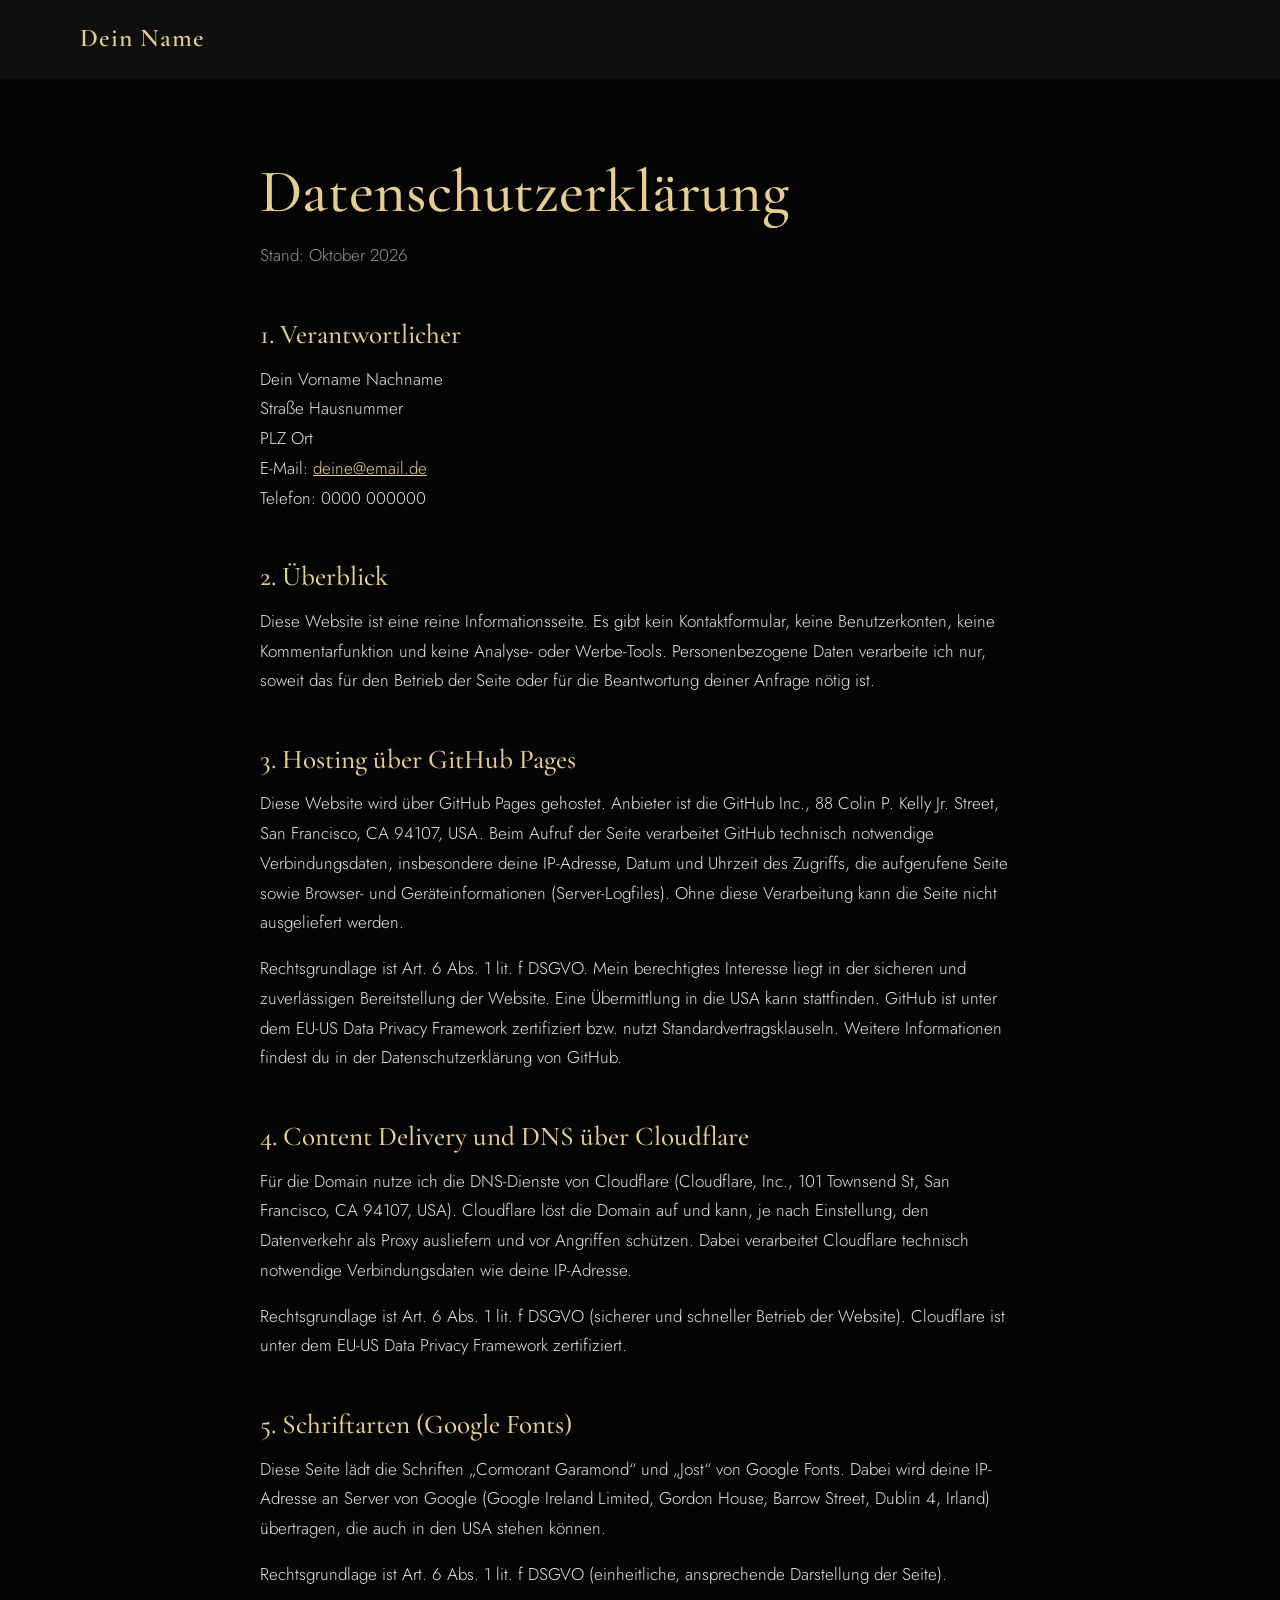
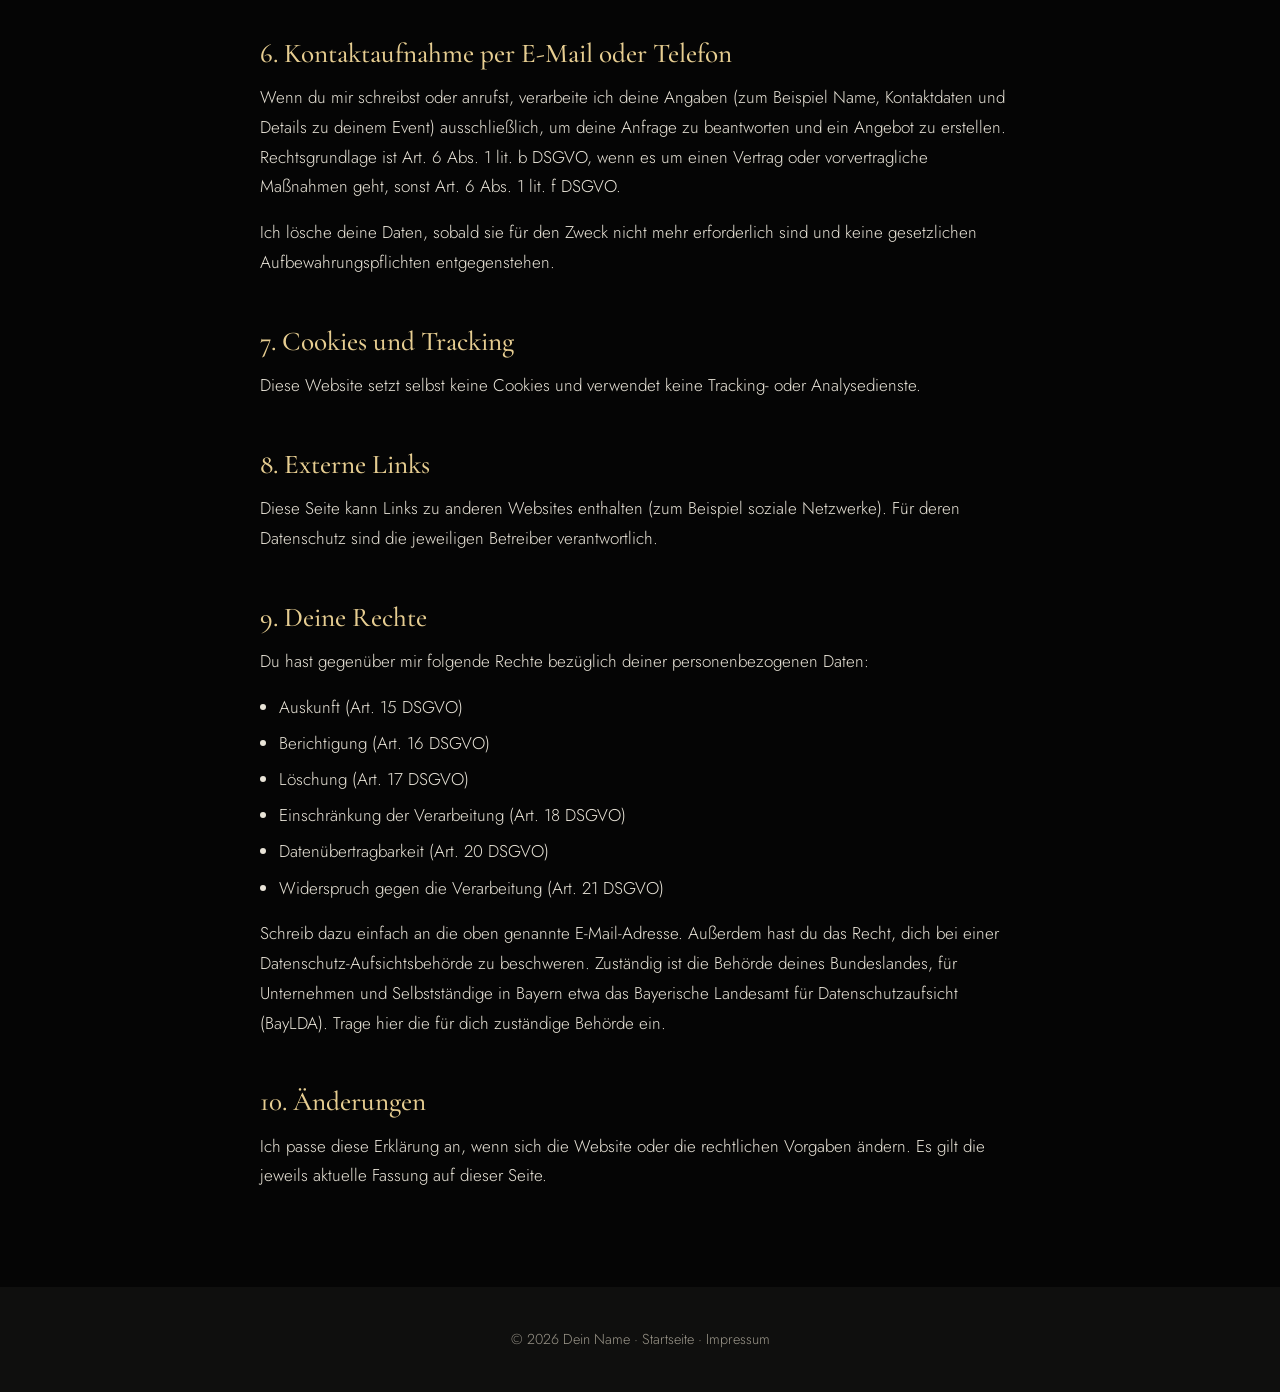
==== datenschutz.html @ e4c81c3e "Add files via upload" ====
<!DOCTYPE html>
<html lang="de">
<head>
<meta charset="utf-8">
<meta name="viewport" content="width=device-width, initial-scale=1">
<title>Datenschutzerklärung – Dein Name</title>
<meta name="robots" content="noindex">
<link rel="preconnect" href="https://fonts.googleapis.com">
<link rel="preconnect" href="https://fonts.gstatic.com" crossorigin>
<link href="https://fonts.googleapis.com/css2?family=Cormorant+Garamond:wght@500;600&family=Jost:wght@300;400;500&display=swap" rel="stylesheet">
<style>
  :root {
    --black: #050505; --coal: #0f0f0e; --gold: #c9a45c; --gold-light: #e6cd91;
    --text: #e9e4d8; --muted: #9b968a;
    --serif: "Cormorant Garamond", Georgia, "Times New Roman", serif;
    --sans: "Jost", system-ui, -apple-system, "Segoe UI", sans-serif;
  }
  * { box-sizing: border-box; margin: 0; }
  body { background: var(--black); color: var(--text); font: 300 1.0625rem/1.75 var(--sans); -webkit-font-smoothing: antialiased; }
  a { color: var(--gold-light); }
  a:hover { color: var(--gold); }
  :focus-visible { outline: 2px solid var(--gold); outline-offset: 4px; }
  .wrap { width: min(760px, 100% - 3rem); margin-inline: auto; }
  header { background: var(--coal); }
  header .wrap { padding-block: 1.4rem; width: min(1120px, 100% - 3rem); }
  .logo { font: 600 1.6rem var(--serif); text-decoration: none; letter-spacing: .04em; color: var(--gold-light); }
  main { padding-block: 5rem 6rem; }
  h1 { font: 500 clamp(2.4rem, 6vw, 3.8rem)/1.1 var(--serif); color: var(--gold-light); margin-bottom: 1rem; }
  h2 { font: 500 1.7rem/1.2 var(--serif); color: var(--gold-light); margin: 3rem 0 .8rem; }
  h3 { font: 500 1.15rem var(--sans); margin: 1.6rem 0 .4rem; }
  p + p, ul + p, p + ul { margin-top: 1rem; }
  ul { padding-left: 1.2rem; }
  li { margin-top: .4rem; }
  .muted { color: var(--muted); }
  footer { padding-block: 2.5rem; text-align: center; color: var(--muted); font-size: .9rem; background: var(--coal); }
  footer a { color: var(--muted); text-decoration: none; }
  footer a:hover { color: var(--gold); }
</style>
</head>
<body>

<header>
  <div class="wrap"><a class="logo" href="index.html">Dein Name</a></div>
</header>

<main>
  <div class="wrap">
    <h1>Datenschutzerklärung</h1>
    <p class="muted">Stand: Oktober 2026</p>

    <h2>1. Verantwortlicher</h2>
    <p>
      Dein Vorname Nachname<br>
      Straße Hausnummer<br>
      PLZ Ort<br>
      E-Mail: <a href="mailto:deine@email.de">deine@email.de</a><br>
      Telefon: 0000 000000
    </p>

    <h2>2. Überblick</h2>
    <p>Diese Website ist eine reine Informationsseite. Es gibt kein Kontaktformular, keine Benutzerkonten, keine Kommentarfunktion und keine Analyse- oder Werbe-Tools. Personenbezogene Daten verarbeite ich nur, soweit das für den Betrieb der Seite oder für die Beantwortung deiner Anfrage nötig ist.</p>

    <h2>3. Hosting über GitHub Pages</h2>
    <p>Diese Website wird über GitHub Pages gehostet. Anbieter ist die GitHub Inc., 88 Colin P. Kelly Jr. Street, San Francisco, CA 94107, USA. Beim Aufruf der Seite verarbeitet GitHub technisch notwendige Verbindungsdaten, insbesondere deine IP-Adresse, Datum und Uhrzeit des Zugriffs, die aufgerufene Seite sowie Browser- und Geräteinformationen (Server-Logfiles). Ohne diese Verarbeitung kann die Seite nicht ausgeliefert werden.</p>
    <p>Rechtsgrundlage ist Art. 6 Abs. 1 lit. f DSGVO. Mein berechtigtes Interesse liegt in der sicheren und zuverlässigen Bereitstellung der Website. Eine Übermittlung in die USA kann stattfinden. GitHub ist unter dem EU-US Data Privacy Framework zertifiziert bzw. nutzt Standardvertragsklauseln. Weitere Informationen findest du in der Datenschutzerklärung von GitHub.</p>

    <h2>4. Content Delivery und DNS über Cloudflare</h2>
    <p>Für die Domain nutze ich die DNS-Dienste von Cloudflare (Cloudflare, Inc., 101 Townsend St, San Francisco, CA 94107, USA). Cloudflare löst die Domain auf und kann, je nach Einstellung, den Datenverkehr als Proxy ausliefern und vor Angriffen schützen. Dabei verarbeitet Cloudflare technisch notwendige Verbindungsdaten wie deine IP-Adresse.</p>
    <p>Rechtsgrundlage ist Art. 6 Abs. 1 lit. f DSGVO (sicherer und schneller Betrieb der Website). Cloudflare ist unter dem EU-US Data Privacy Framework zertifiziert.</p>

    <h2>5. Schriftarten (Google Fonts)</h2>
    <p>Diese Seite lädt die Schriften „Cormorant Garamond“ und „Jost“ von Google Fonts. Dabei wird deine IP-Adresse an Server von Google (Google Ireland Limited, Gordon House, Barrow Street, Dublin 4, Irland) übertragen, die auch in den USA stehen können.</p>
    <p>Rechtsgrundlage ist Art. 6 Abs. 1 lit. f DSGVO (einheitliche, ansprechende Darstellung der Seite).</p>

    <h2>6. Kontaktaufnahme per E-Mail oder Telefon</h2>
    <p>Wenn du mir schreibst oder anrufst, verarbeite ich deine Angaben (zum Beispiel Name, Kontaktdaten und Details zu deinem Event) ausschließlich, um deine Anfrage zu beantworten und ein Angebot zu erstellen. Rechtsgrundlage ist Art. 6 Abs. 1 lit. b DSGVO, wenn es um einen Vertrag oder vorvertragliche Maßnahmen geht, sonst Art. 6 Abs. 1 lit. f DSGVO.</p>
    <p>Ich lösche deine Daten, sobald sie für den Zweck nicht mehr erforderlich sind und keine gesetzlichen Aufbewahrungspflichten entgegenstehen.</p>

    <h2>7. Cookies und Tracking</h2>
    <p>Diese Website setzt selbst keine Cookies und verwendet keine Tracking- oder Analysedienste.</p>

    <h2>8. Externe Links</h2>
    <p>Diese Seite kann Links zu anderen Websites enthalten (zum Beispiel soziale Netzwerke). Für deren Datenschutz sind die jeweiligen Betreiber verantwortlich.</p>

    <h2>9. Deine Rechte</h2>
    <p>Du hast gegenüber mir folgende Rechte bezüglich deiner personenbezogenen Daten:</p>
    <ul>
      <li>Auskunft (Art. 15 DSGVO)</li>
      <li>Berichtigung (Art. 16 DSGVO)</li>
      <li>Löschung (Art. 17 DSGVO)</li>
      <li>Einschränkung der Verarbeitung (Art. 18 DSGVO)</li>
      <li>Datenübertragbarkeit (Art. 20 DSGVO)</li>
      <li>Widerspruch gegen die Verarbeitung (Art. 21 DSGVO)</li>
    </ul>
    <p>Schreib dazu einfach an die oben genannte E-Mail-Adresse. Außerdem hast du das Recht, dich bei einer Datenschutz-Aufsichtsbehörde zu beschweren. Zuständig ist die Behörde deines Bundeslandes, für Unternehmen und Selbstständige in Bayern etwa das Bayerische Landesamt für Datenschutzaufsicht (BayLDA). Trage hier die für dich zuständige Behörde ein.</p>

    <h2>10. Änderungen</h2>
    <p>Ich passe diese Erklärung an, wenn sich die Website oder die rechtlichen Vorgaben ändern. Es gilt die jeweils aktuelle Fassung auf dieser Seite.</p>
  </div>
</main>

<footer>
  <div class="wrap" style="width:min(1120px,100% - 3rem)">© 2026 Dein Name · <a href="index.html">Startseite</a> · <a href="impressum.html">Impressum</a></div>
</footer>

</body>
</html>
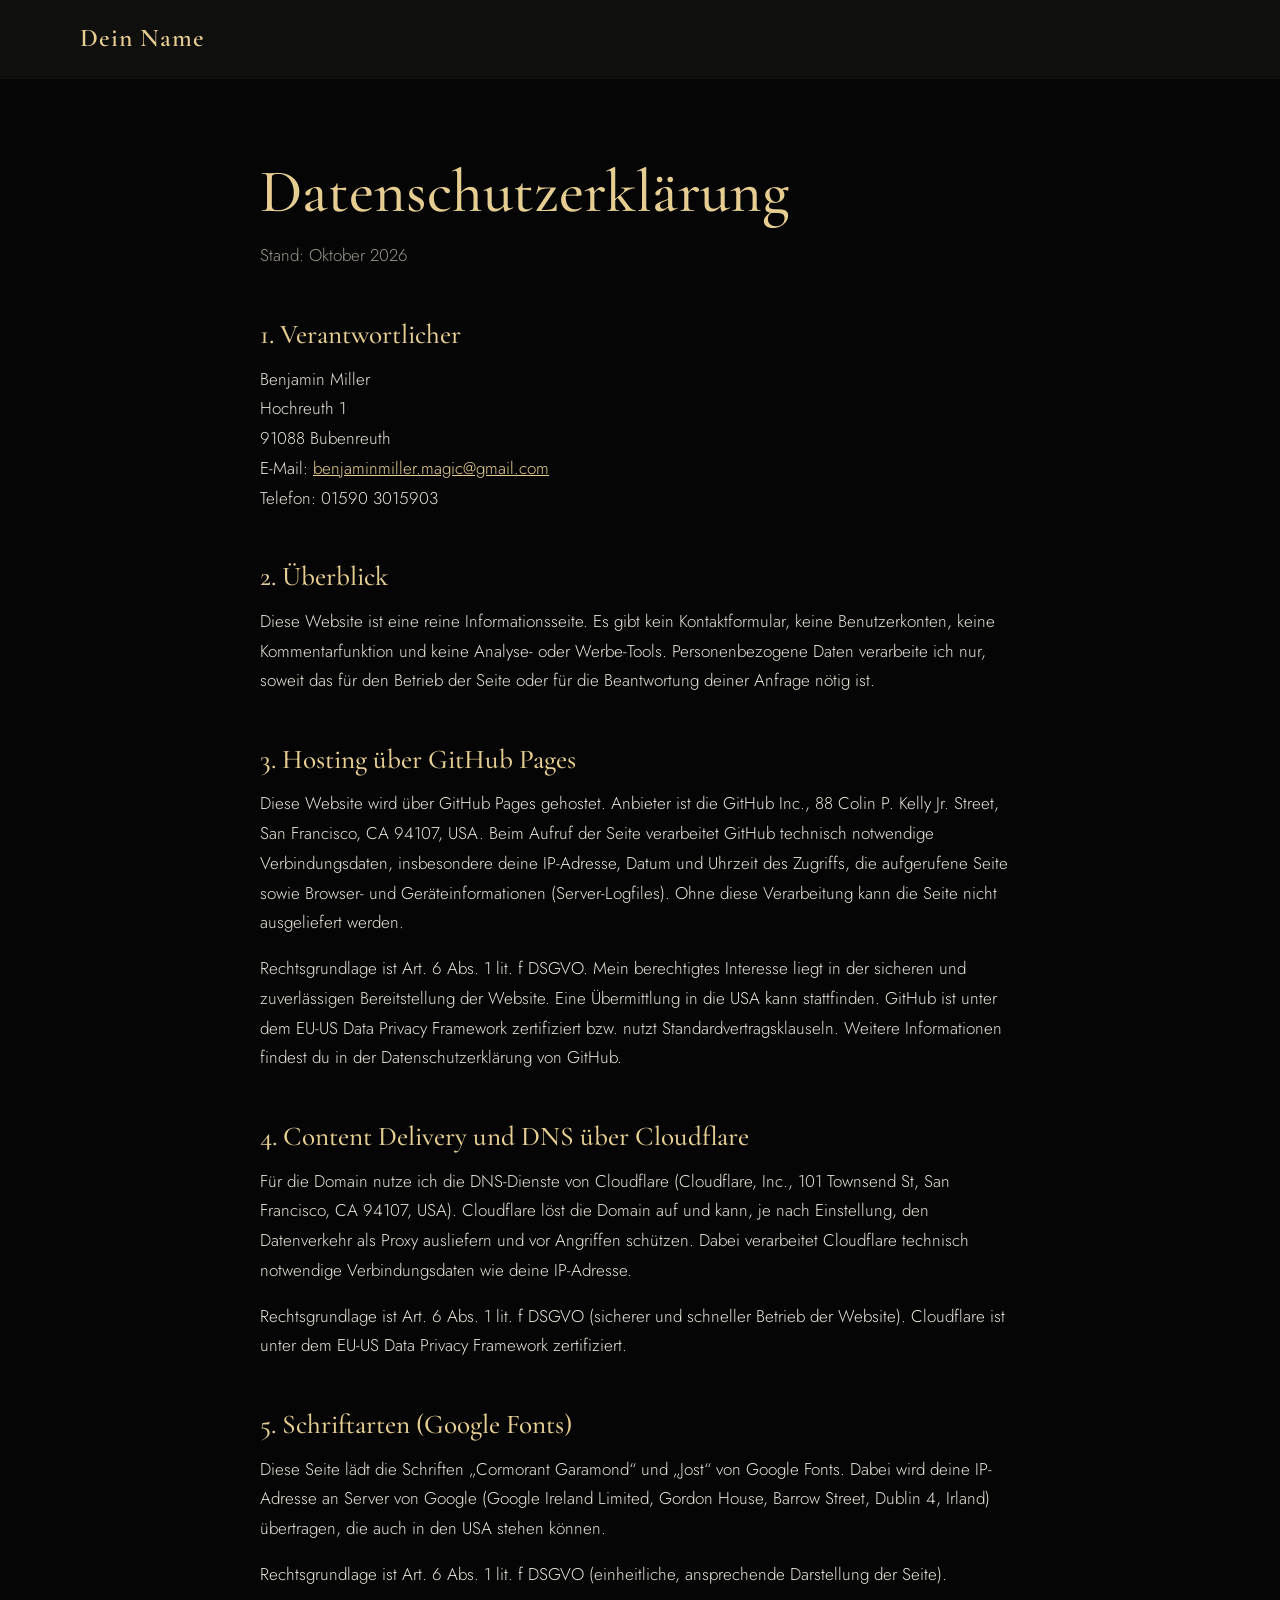
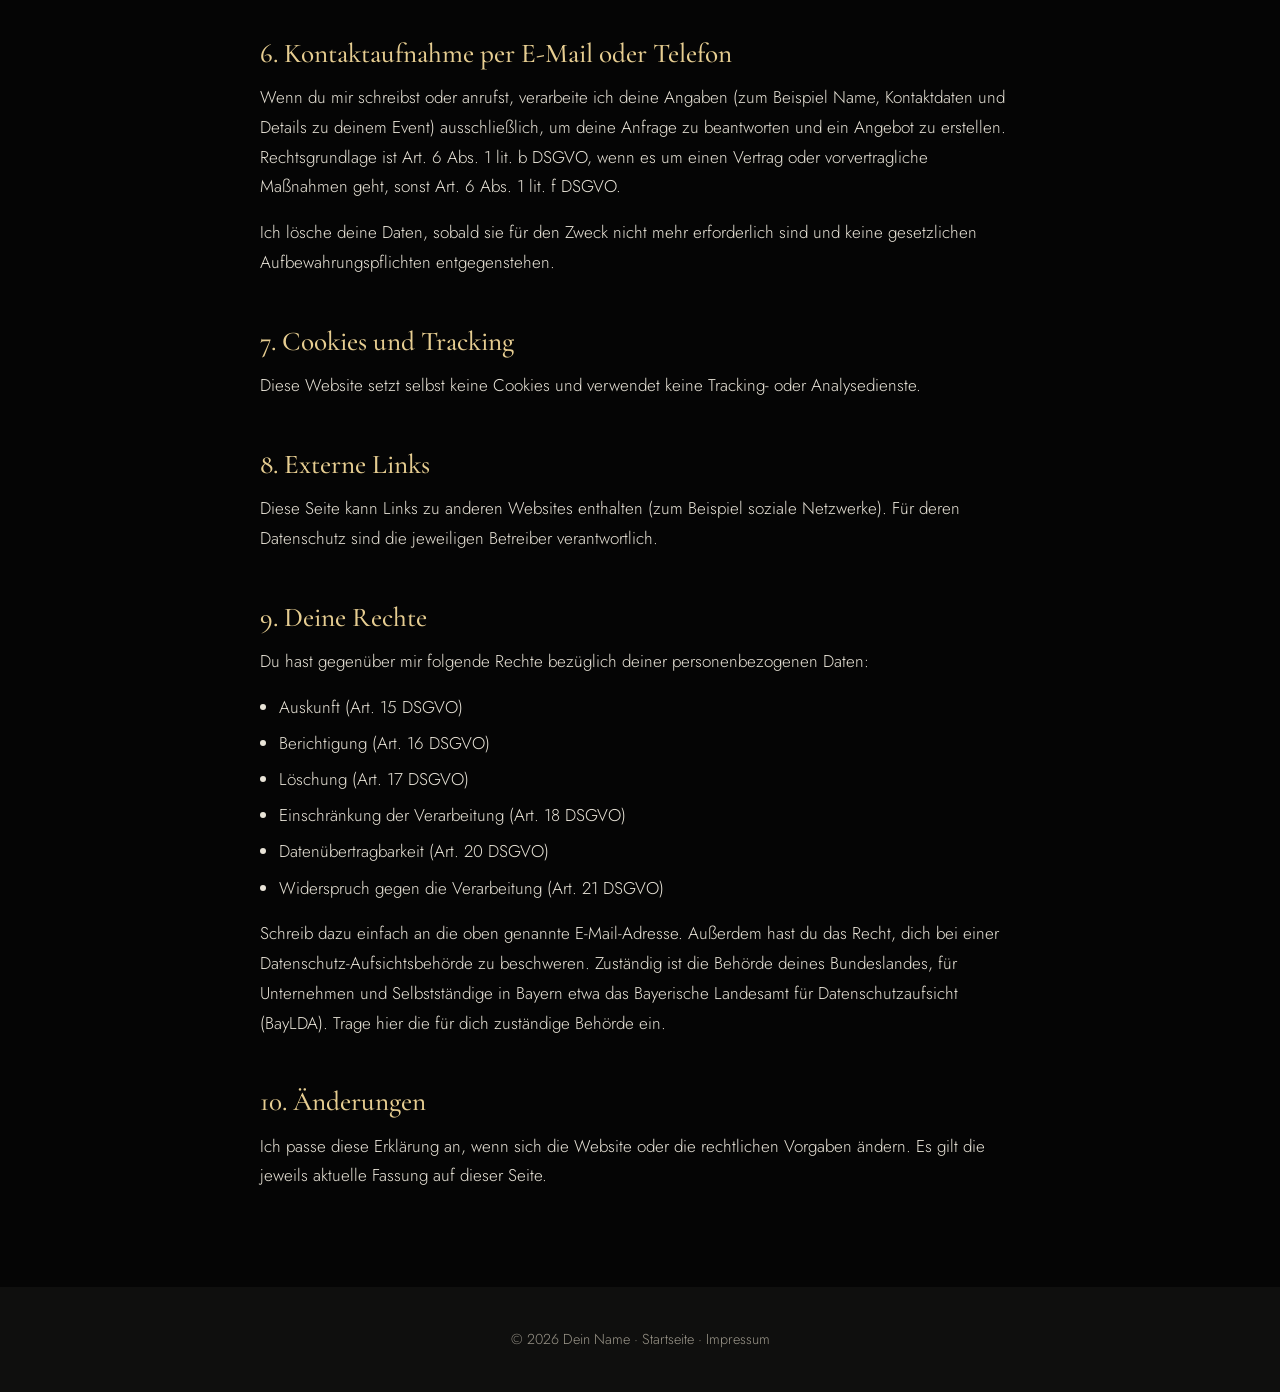
==== commit 34797ca4: "Update privacy policy with new contact information" ====
--- a/datenschutz.html
+++ b/datenschutz.html
@@ -3,7 +3,7 @@
 <head>
 <meta charset="utf-8">
 <meta name="viewport" content="width=device-width, initial-scale=1">
-<title>Datenschutzerklärung – Dein Name</title>
+<title>Datenschutzerklärung –Benjamin Miller</title>
 <meta name="robots" content="noindex">
 <link rel="preconnect" href="https://fonts.googleapis.com">
 <link rel="preconnect" href="https://fonts.gstatic.com" crossorigin>
@@ -50,11 +50,11 @@
 
     <h2>1. Verantwortlicher</h2>
     <p>
-      Dein Vorname Nachname<br>
-      Straße Hausnummer<br>
-      PLZ Ort<br>
-      E-Mail: <a href="mailto:deine@email.de">deine@email.de</a><br>
-      Telefon: 0000 000000
+      Benjamin Miller<br>
+      Hochreuth 1<br>
+      91088 Bubenreuth<br>
+      E-Mail: <a href="mailto:benjaminmiller.magic@gmail.com">benjaminmiller.magic@gmail.com</a><br>
+      Telefon: 01590 3015903
     </p>
 
     <h2>2. Überblick</h2>
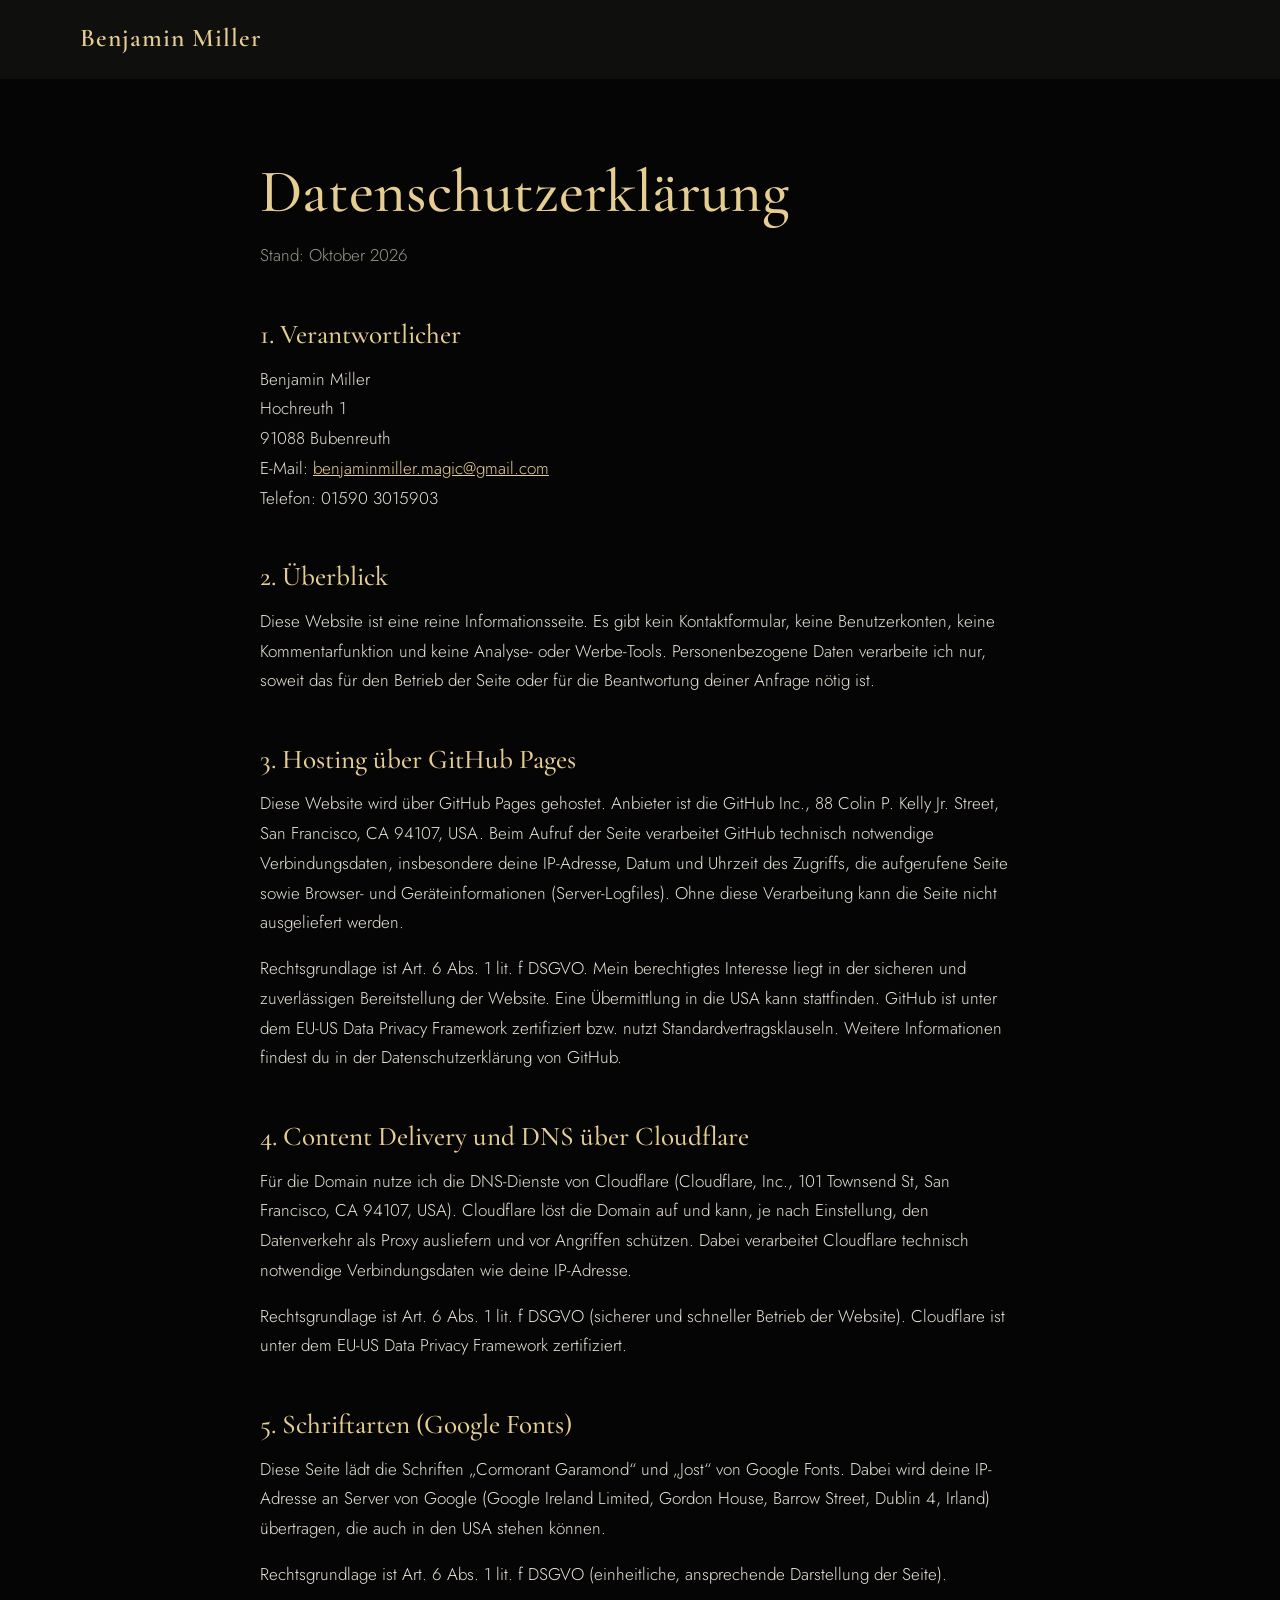
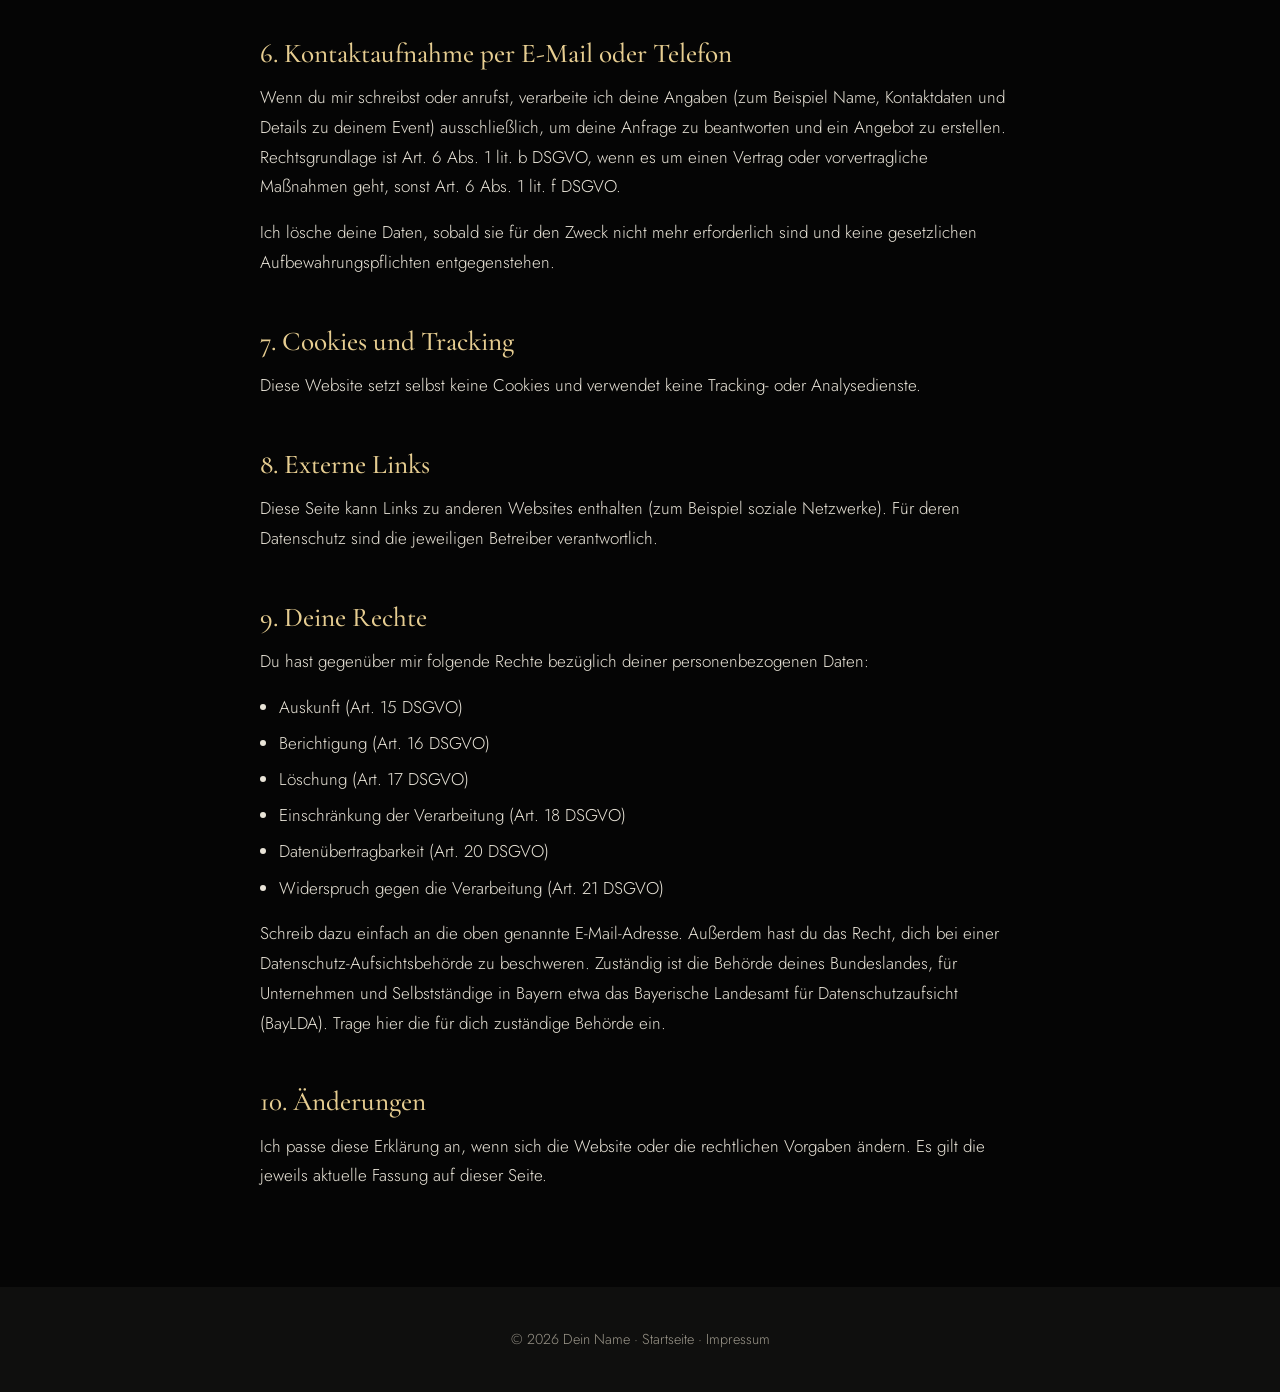
==== commit 0fc16ef1: "Update logo name to 'Benjamin Miller'" ====
--- a/datenschutz.html
+++ b/datenschutz.html
@@ -40,7 +40,7 @@
 <body>
 
 <header>
-  <div class="wrap"><a class="logo" href="index.html">Dein Name</a></div>
+  <div class="wrap"><a class="logo" href="index.html">Benjamin Miller</a></div>
 </header>
 
 <main>
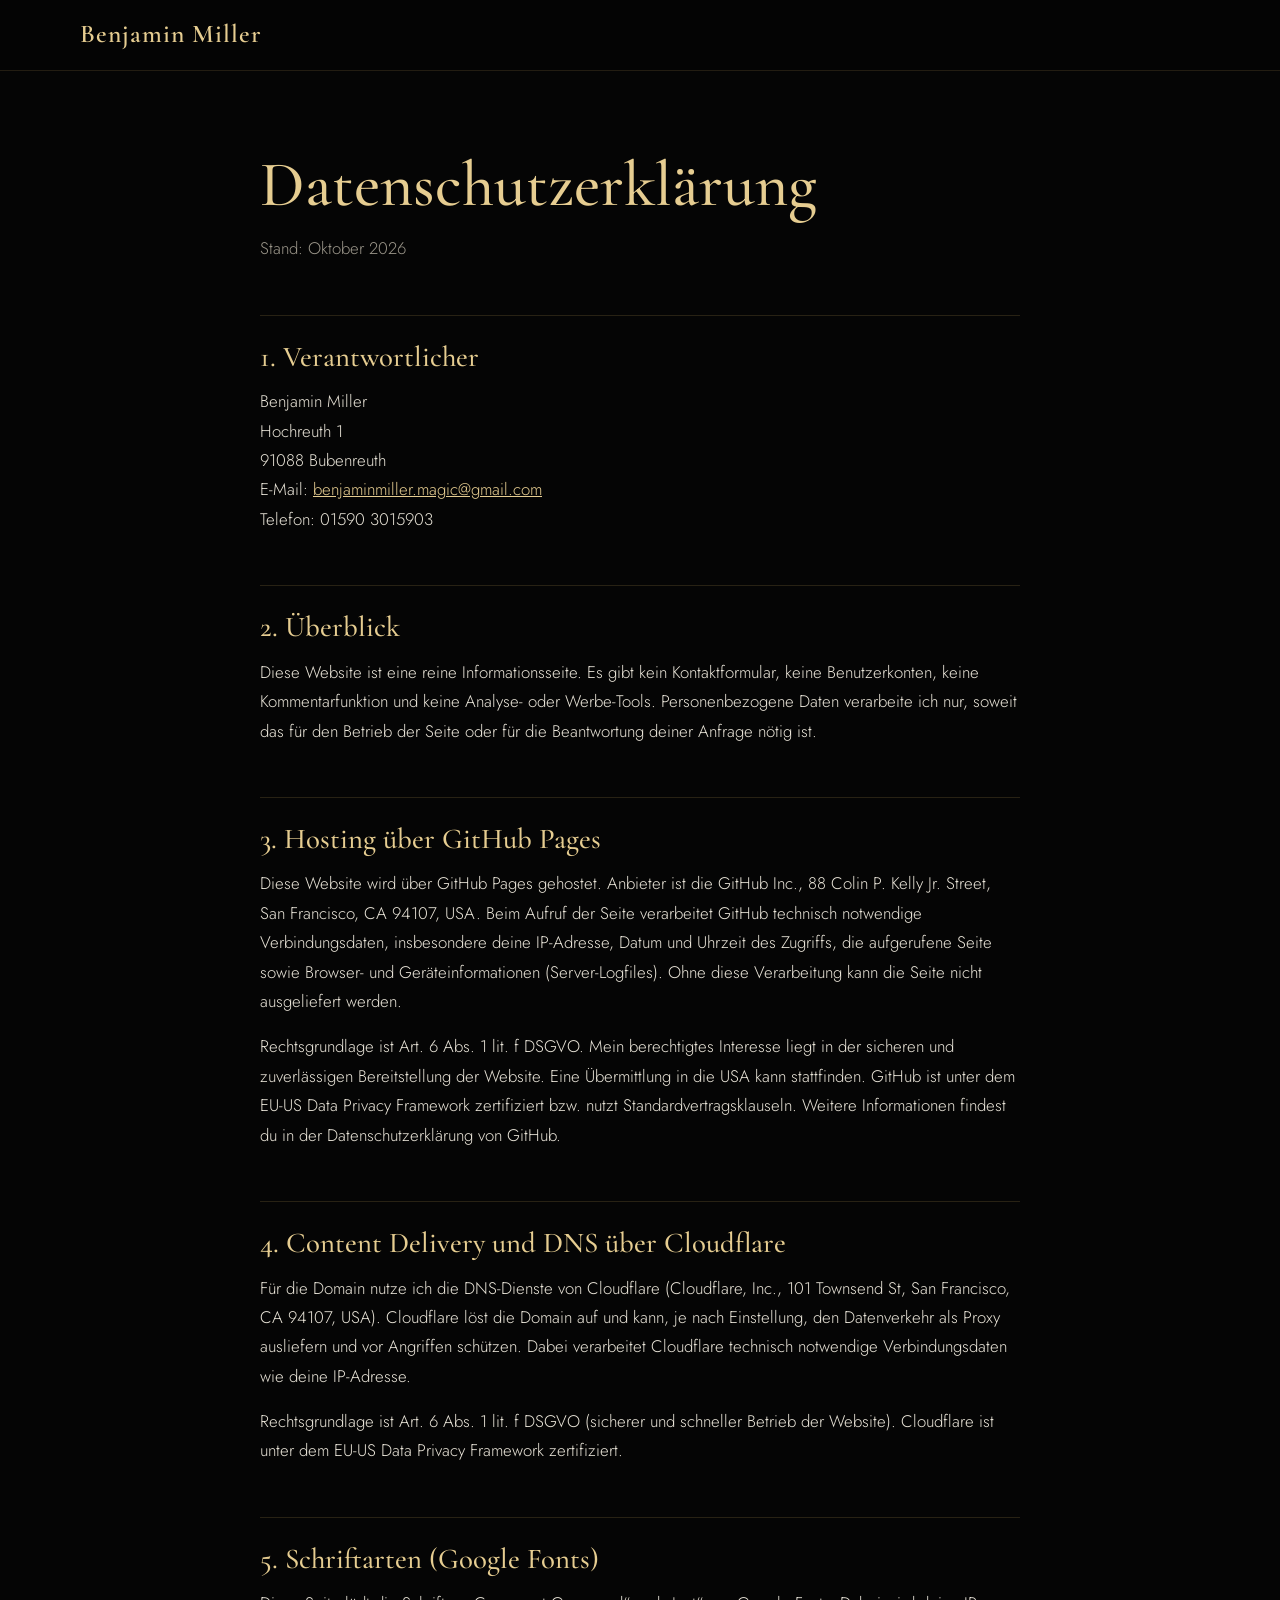
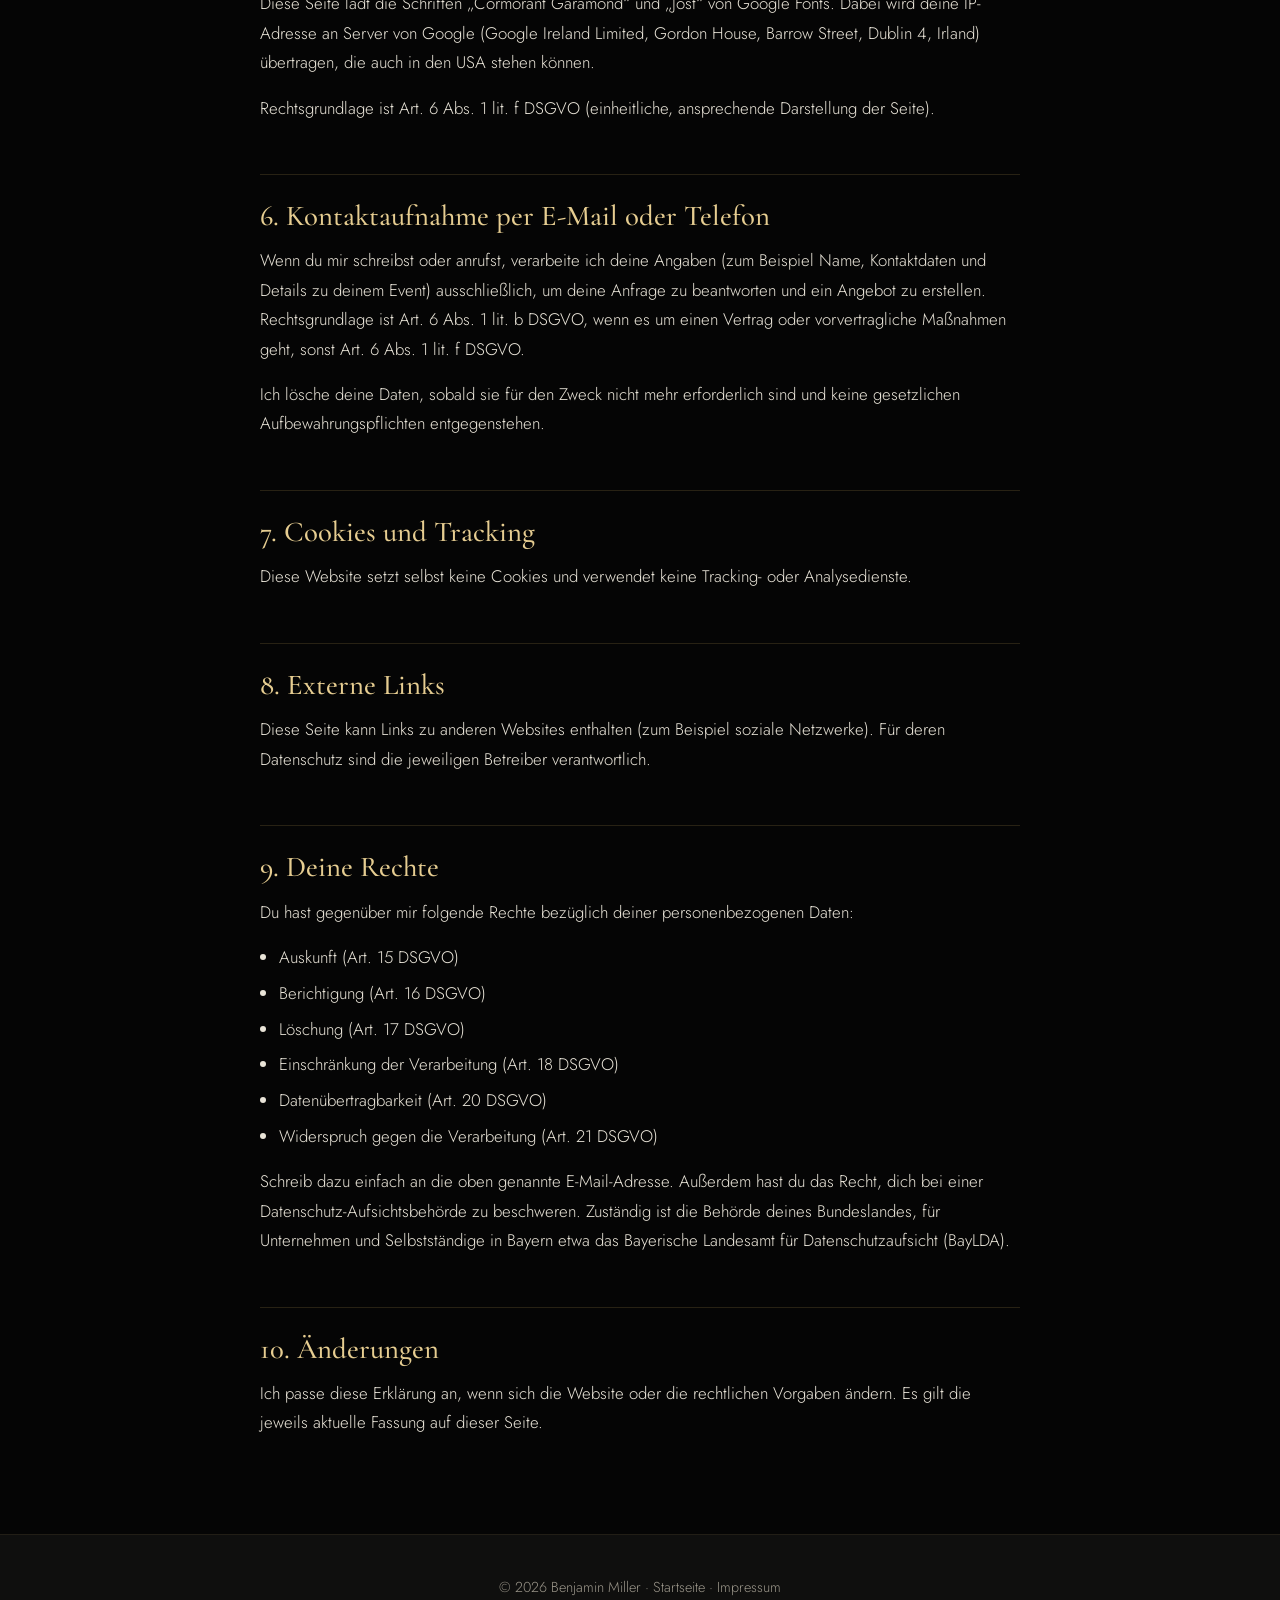
==== commit 9dea5f7d: "Polish privacy page styling" ====
--- a/datenschutz.html
+++ b/datenschutz.html
@@ -3,105 +3,41 @@
 <head>
 <meta charset="utf-8">
 <meta name="viewport" content="width=device-width, initial-scale=1">
-<title>Datenschutzerklärung –Benjamin Miller</title>
+<title>Datenschutzerklärung – Benjamin Miller</title>
 <meta name="robots" content="noindex">
 <link rel="preconnect" href="https://fonts.googleapis.com">
 <link rel="preconnect" href="https://fonts.gstatic.com" crossorigin>
 <link href="https://fonts.googleapis.com/css2?family=Cormorant+Garamond:wght@500;600&family=Jost:wght@300;400;500&display=swap" rel="stylesheet">
 <style>
-  :root {
-    --black: #050505; --coal: #0f0f0e; --gold: #c9a45c; --gold-light: #e6cd91;
-    --text: #e9e4d8; --muted: #9b968a;
-    --serif: "Cormorant Garamond", Georgia, "Times New Roman", serif;
-    --sans: "Jost", system-ui, -apple-system, "Segoe UI", sans-serif;
-  }
-  * { box-sizing: border-box; margin: 0; }
-  body { background: var(--black); color: var(--text); font: 300 1.0625rem/1.75 var(--sans); -webkit-font-smoothing: antialiased; }
-  a { color: var(--gold-light); }
-  a:hover { color: var(--gold); }
-  :focus-visible { outline: 2px solid var(--gold); outline-offset: 4px; }
-  .wrap { width: min(760px, 100% - 3rem); margin-inline: auto; }
-  header { background: var(--coal); }
-  header .wrap { padding-block: 1.4rem; width: min(1120px, 100% - 3rem); }
-  .logo { font: 600 1.6rem var(--serif); text-decoration: none; letter-spacing: .04em; color: var(--gold-light); }
-  main { padding-block: 5rem 6rem; }
-  h1 { font: 500 clamp(2.4rem, 6vw, 3.8rem)/1.1 var(--serif); color: var(--gold-light); margin-bottom: 1rem; }
-  h2 { font: 500 1.7rem/1.2 var(--serif); color: var(--gold-light); margin: 3rem 0 .8rem; }
-  h3 { font: 500 1.15rem var(--sans); margin: 1.6rem 0 .4rem; }
-  p + p, ul + p, p + ul { margin-top: 1rem; }
-  ul { padding-left: 1.2rem; }
-  li { margin-top: .4rem; }
-  .muted { color: var(--muted); }
-  footer { padding-block: 2.5rem; text-align: center; color: var(--muted); font-size: .9rem; background: var(--coal); }
-  footer a { color: var(--muted); text-decoration: none; }
-  footer a:hover { color: var(--gold); }
+:root{--black:#050505;--coal:#0f0f0e;--gold:#c9a45c;--gold-light:#e6cd91;--text:#e9e4d8;--muted:#9b968a;--serif:"Cormorant Garamond",Georgia,serif;--sans:"Jost",system-ui,sans-serif}
+*{box-sizing:border-box;margin:0}html{scroll-behavior:smooth}body{background:var(--black);color:var(--text);font:300 1.05rem/1.75 var(--sans);-webkit-font-smoothing:antialiased}a{color:var(--gold-light)}a:hover{color:var(--gold)}:focus-visible{outline:2px solid var(--gold);outline-offset:4px}.wrap{width:min(760px,100% - 3rem);margin-inline:auto}header{background:rgba(5,5,5,.96);border-bottom:1px solid rgba(201,164,92,.16)}header .wrap{width:min(1120px,100% - 3rem);padding-block:1.15rem}.logo{font:600 1.6rem var(--serif);text-decoration:none;letter-spacing:.04em;color:var(--gold-light)}main{padding-block:5rem 6rem}h1{font:500 clamp(2.5rem,6vw,4rem)/1.05 var(--serif);color:var(--gold-light);margin-bottom:1rem}h2{font:500 1.8rem/1.2 var(--serif);color:var(--gold-light);margin:3.2rem 0 .8rem;padding-top:1.5rem;border-top:1px solid rgba(201,164,92,.18)}p+p,ul+p,p+ul{margin-top:1rem}ul{padding-left:1.2rem}li{margin-top:.4rem}.muted{color:var(--muted)}footer{padding-block:2.5rem;text-align:center;color:var(--muted);font-size:.9rem;background:var(--coal);border-top:1px solid rgba(201,164,92,.1)}footer a{color:var(--muted);text-decoration:none}footer a:hover{color:var(--gold)}
 </style>
 </head>
 <body>
-
-<header>
-  <div class="wrap"><a class="logo" href="index.html">Benjamin Miller</a></div>
-</header>
-
-<main>
-  <div class="wrap">
-    <h1>Datenschutzerklärung</h1>
-    <p class="muted">Stand: Oktober 2026</p>
-
-    <h2>1. Verantwortlicher</h2>
-    <p>
-      Benjamin Miller<br>
-      Hochreuth 1<br>
-      91088 Bubenreuth<br>
-      E-Mail: <a href="mailto:benjaminmiller.magic@gmail.com">benjaminmiller.magic@gmail.com</a><br>
-      Telefon: 01590 3015903
-    </p>
-
-    <h2>2. Überblick</h2>
-    <p>Diese Website ist eine reine Informationsseite. Es gibt kein Kontaktformular, keine Benutzerkonten, keine Kommentarfunktion und keine Analyse- oder Werbe-Tools. Personenbezogene Daten verarbeite ich nur, soweit das für den Betrieb der Seite oder für die Beantwortung deiner Anfrage nötig ist.</p>
-
-    <h2>3. Hosting über GitHub Pages</h2>
-    <p>Diese Website wird über GitHub Pages gehostet. Anbieter ist die GitHub Inc., 88 Colin P. Kelly Jr. Street, San Francisco, CA 94107, USA. Beim Aufruf der Seite verarbeitet GitHub technisch notwendige Verbindungsdaten, insbesondere deine IP-Adresse, Datum und Uhrzeit des Zugriffs, die aufgerufene Seite sowie Browser- und Geräteinformationen (Server-Logfiles). Ohne diese Verarbeitung kann die Seite nicht ausgeliefert werden.</p>
-    <p>Rechtsgrundlage ist Art. 6 Abs. 1 lit. f DSGVO. Mein berechtigtes Interesse liegt in der sicheren und zuverlässigen Bereitstellung der Website. Eine Übermittlung in die USA kann stattfinden. GitHub ist unter dem EU-US Data Privacy Framework zertifiziert bzw. nutzt Standardvertragsklauseln. Weitere Informationen findest du in der Datenschutzerklärung von GitHub.</p>
-
-    <h2>4. Content Delivery und DNS über Cloudflare</h2>
-    <p>Für die Domain nutze ich die DNS-Dienste von Cloudflare (Cloudflare, Inc., 101 Townsend St, San Francisco, CA 94107, USA). Cloudflare löst die Domain auf und kann, je nach Einstellung, den Datenverkehr als Proxy ausliefern und vor Angriffen schützen. Dabei verarbeitet Cloudflare technisch notwendige Verbindungsdaten wie deine IP-Adresse.</p>
-    <p>Rechtsgrundlage ist Art. 6 Abs. 1 lit. f DSGVO (sicherer und schneller Betrieb der Website). Cloudflare ist unter dem EU-US Data Privacy Framework zertifiziert.</p>
-
-    <h2>5. Schriftarten (Google Fonts)</h2>
-    <p>Diese Seite lädt die Schriften „Cormorant Garamond“ und „Jost“ von Google Fonts. Dabei wird deine IP-Adresse an Server von Google (Google Ireland Limited, Gordon House, Barrow Street, Dublin 4, Irland) übertragen, die auch in den USA stehen können.</p>
-    <p>Rechtsgrundlage ist Art. 6 Abs. 1 lit. f DSGVO (einheitliche, ansprechende Darstellung der Seite).</p>
-
-    <h2>6. Kontaktaufnahme per E-Mail oder Telefon</h2>
-    <p>Wenn du mir schreibst oder anrufst, verarbeite ich deine Angaben (zum Beispiel Name, Kontaktdaten und Details zu deinem Event) ausschließlich, um deine Anfrage zu beantworten und ein Angebot zu erstellen. Rechtsgrundlage ist Art. 6 Abs. 1 lit. b DSGVO, wenn es um einen Vertrag oder vorvertragliche Maßnahmen geht, sonst Art. 6 Abs. 1 lit. f DSGVO.</p>
-    <p>Ich lösche deine Daten, sobald sie für den Zweck nicht mehr erforderlich sind und keine gesetzlichen Aufbewahrungspflichten entgegenstehen.</p>
-
-    <h2>7. Cookies und Tracking</h2>
-    <p>Diese Website setzt selbst keine Cookies und verwendet keine Tracking- oder Analysedienste.</p>
-
-    <h2>8. Externe Links</h2>
-    <p>Diese Seite kann Links zu anderen Websites enthalten (zum Beispiel soziale Netzwerke). Für deren Datenschutz sind die jeweiligen Betreiber verantwortlich.</p>
-
-    <h2>9. Deine Rechte</h2>
-    <p>Du hast gegenüber mir folgende Rechte bezüglich deiner personenbezogenen Daten:</p>
-    <ul>
-      <li>Auskunft (Art. 15 DSGVO)</li>
-      <li>Berichtigung (Art. 16 DSGVO)</li>
-      <li>Löschung (Art. 17 DSGVO)</li>
-      <li>Einschränkung der Verarbeitung (Art. 18 DSGVO)</li>
-      <li>Datenübertragbarkeit (Art. 20 DSGVO)</li>
-      <li>Widerspruch gegen die Verarbeitung (Art. 21 DSGVO)</li>
-    </ul>
-    <p>Schreib dazu einfach an die oben genannte E-Mail-Adresse. Außerdem hast du das Recht, dich bei einer Datenschutz-Aufsichtsbehörde zu beschweren. Zuständig ist die Behörde deines Bundeslandes, für Unternehmen und Selbstständige in Bayern etwa das Bayerische Landesamt für Datenschutzaufsicht (BayLDA). Trage hier die für dich zuständige Behörde ein.</p>
-
-    <h2>10. Änderungen</h2>
-    <p>Ich passe diese Erklärung an, wenn sich die Website oder die rechtlichen Vorgaben ändern. Es gilt die jeweils aktuelle Fassung auf dieser Seite.</p>
-  </div>
-</main>
-
-<footer>
-  <div class="wrap" style="width:min(1120px,100% - 3rem)">© 2026 Dein Name · <a href="index.html">Startseite</a> · <a href="impressum.html">Impressum</a></div>
-</footer>
-
-</body>
-</html>
+<header><div class="wrap"><a class="logo" href="index.html">Benjamin Miller</a></div></header>
+<main><div class="wrap">
+<h1>Datenschutzerklärung</h1><p class="muted">Stand: Oktober 2026</p>
+<h2>1. Verantwortlicher</h2>
+<p>Benjamin Miller<br>Hochreuth 1<br>91088 Bubenreuth<br>E-Mail: <a href="mailto:benjaminmiller.magic@gmail.com">benjaminmiller.magic@gmail.com</a><br>Telefon: 01590 3015903</p>
+<h2>2. Überblick</h2>
+<p>Diese Website ist eine reine Informationsseite. Es gibt kein Kontaktformular, keine Benutzerkonten, keine Kommentarfunktion und keine Analyse- oder Werbe-Tools. Personenbezogene Daten verarbeite ich nur, soweit das für den Betrieb der Seite oder für die Beantwortung deiner Anfrage nötig ist.</p>
+<h2>3. Hosting über GitHub Pages</h2>
+<p>Diese Website wird über GitHub Pages gehostet. Anbieter ist die GitHub Inc., 88 Colin P. Kelly Jr. Street, San Francisco, CA 94107, USA. Beim Aufruf der Seite verarbeitet GitHub technisch notwendige Verbindungsdaten, insbesondere deine IP-Adresse, Datum und Uhrzeit des Zugriffs, die aufgerufene Seite sowie Browser- und Geräteinformationen (Server-Logfiles). Ohne diese Verarbeitung kann die Seite nicht ausgeliefert werden.</p>
+<p>Rechtsgrundlage ist Art. 6 Abs. 1 lit. f DSGVO. Mein berechtigtes Interesse liegt in der sicheren und zuverlässigen Bereitstellung der Website. Eine Übermittlung in die USA kann stattfinden. GitHub ist unter dem EU-US Data Privacy Framework zertifiziert bzw. nutzt Standardvertragsklauseln. Weitere Informationen findest du in der Datenschutzerklärung von GitHub.</p>
+<h2>4. Content Delivery und DNS über Cloudflare</h2>
+<p>Für die Domain nutze ich die DNS-Dienste von Cloudflare (Cloudflare, Inc., 101 Townsend St, San Francisco, CA 94107, USA). Cloudflare löst die Domain auf und kann, je nach Einstellung, den Datenverkehr als Proxy ausliefern und vor Angriffen schützen. Dabei verarbeitet Cloudflare technisch notwendige Verbindungsdaten wie deine IP-Adresse.</p>
+<p>Rechtsgrundlage ist Art. 6 Abs. 1 lit. f DSGVO (sicherer und schneller Betrieb der Website). Cloudflare ist unter dem EU-US Data Privacy Framework zertifiziert.</p>
+<h2>5. Schriftarten (Google Fonts)</h2>
+<p>Diese Seite lädt die Schriften „Cormorant Garamond“ und „Jost“ von Google Fonts. Dabei wird deine IP-Adresse an Server von Google (Google Ireland Limited, Gordon House, Barrow Street, Dublin 4, Irland) übertragen, die auch in den USA stehen können.</p>
+<p>Rechtsgrundlage ist Art. 6 Abs. 1 lit. f DSGVO (einheitliche, ansprechende Darstellung der Seite).</p>
+<h2>6. Kontaktaufnahme per E-Mail oder Telefon</h2>
+<p>Wenn du mir schreibst oder anrufst, verarbeite ich deine Angaben (zum Beispiel Name, Kontaktdaten und Details zu deinem Event) ausschließlich, um deine Anfrage zu beantworten und ein Angebot zu erstellen. Rechtsgrundlage ist Art. 6 Abs. 1 lit. b DSGVO, wenn es um einen Vertrag oder vorvertragliche Maßnahmen geht, sonst Art. 6 Abs. 1 lit. f DSGVO.</p>
+<p>Ich lösche deine Daten, sobald sie für den Zweck nicht mehr erforderlich sind und keine gesetzlichen Aufbewahrungspflichten entgegenstehen.</p>
+<h2>7. Cookies und Tracking</h2><p>Diese Website setzt selbst keine Cookies und verwendet keine Tracking- oder Analysedienste.</p>
+<h2>8. Externe Links</h2><p>Diese Seite kann Links zu anderen Websites enthalten (zum Beispiel soziale Netzwerke). Für deren Datenschutz sind die jeweiligen Betreiber verantwortlich.</p>
+<h2>9. Deine Rechte</h2><p>Du hast gegenüber mir folgende Rechte bezüglich deiner personenbezogenen Daten:</p><ul><li>Auskunft (Art. 15 DSGVO)</li><li>Berichtigung (Art. 16 DSGVO)</li><li>Löschung (Art. 17 DSGVO)</li><li>Einschränkung der Verarbeitung (Art. 18 DSGVO)</li><li>Datenübertragbarkeit (Art. 20 DSGVO)</li><li>Widerspruch gegen die Verarbeitung (Art. 21 DSGVO)</li></ul>
+<p>Schreib dazu einfach an die oben genannte E-Mail-Adresse. Außerdem hast du das Recht, dich bei einer Datenschutz-Aufsichtsbehörde zu beschweren. Zuständig ist die Behörde deines Bundeslandes, für Unternehmen und Selbstständige in Bayern etwa das Bayerische Landesamt für Datenschutzaufsicht (BayLDA).</p>
+<h2>10. Änderungen</h2><p>Ich passe diese Erklärung an, wenn sich die Website oder die rechtlichen Vorgaben ändern. Es gilt die jeweils aktuelle Fassung auf dieser Seite.</p>
+</div></main>
+<footer><div class="wrap">© 2026 Benjamin Miller · <a href="index.html">Startseite</a> · <a href="impressum.html">Impressum</a></div></footer>
+</body></html>
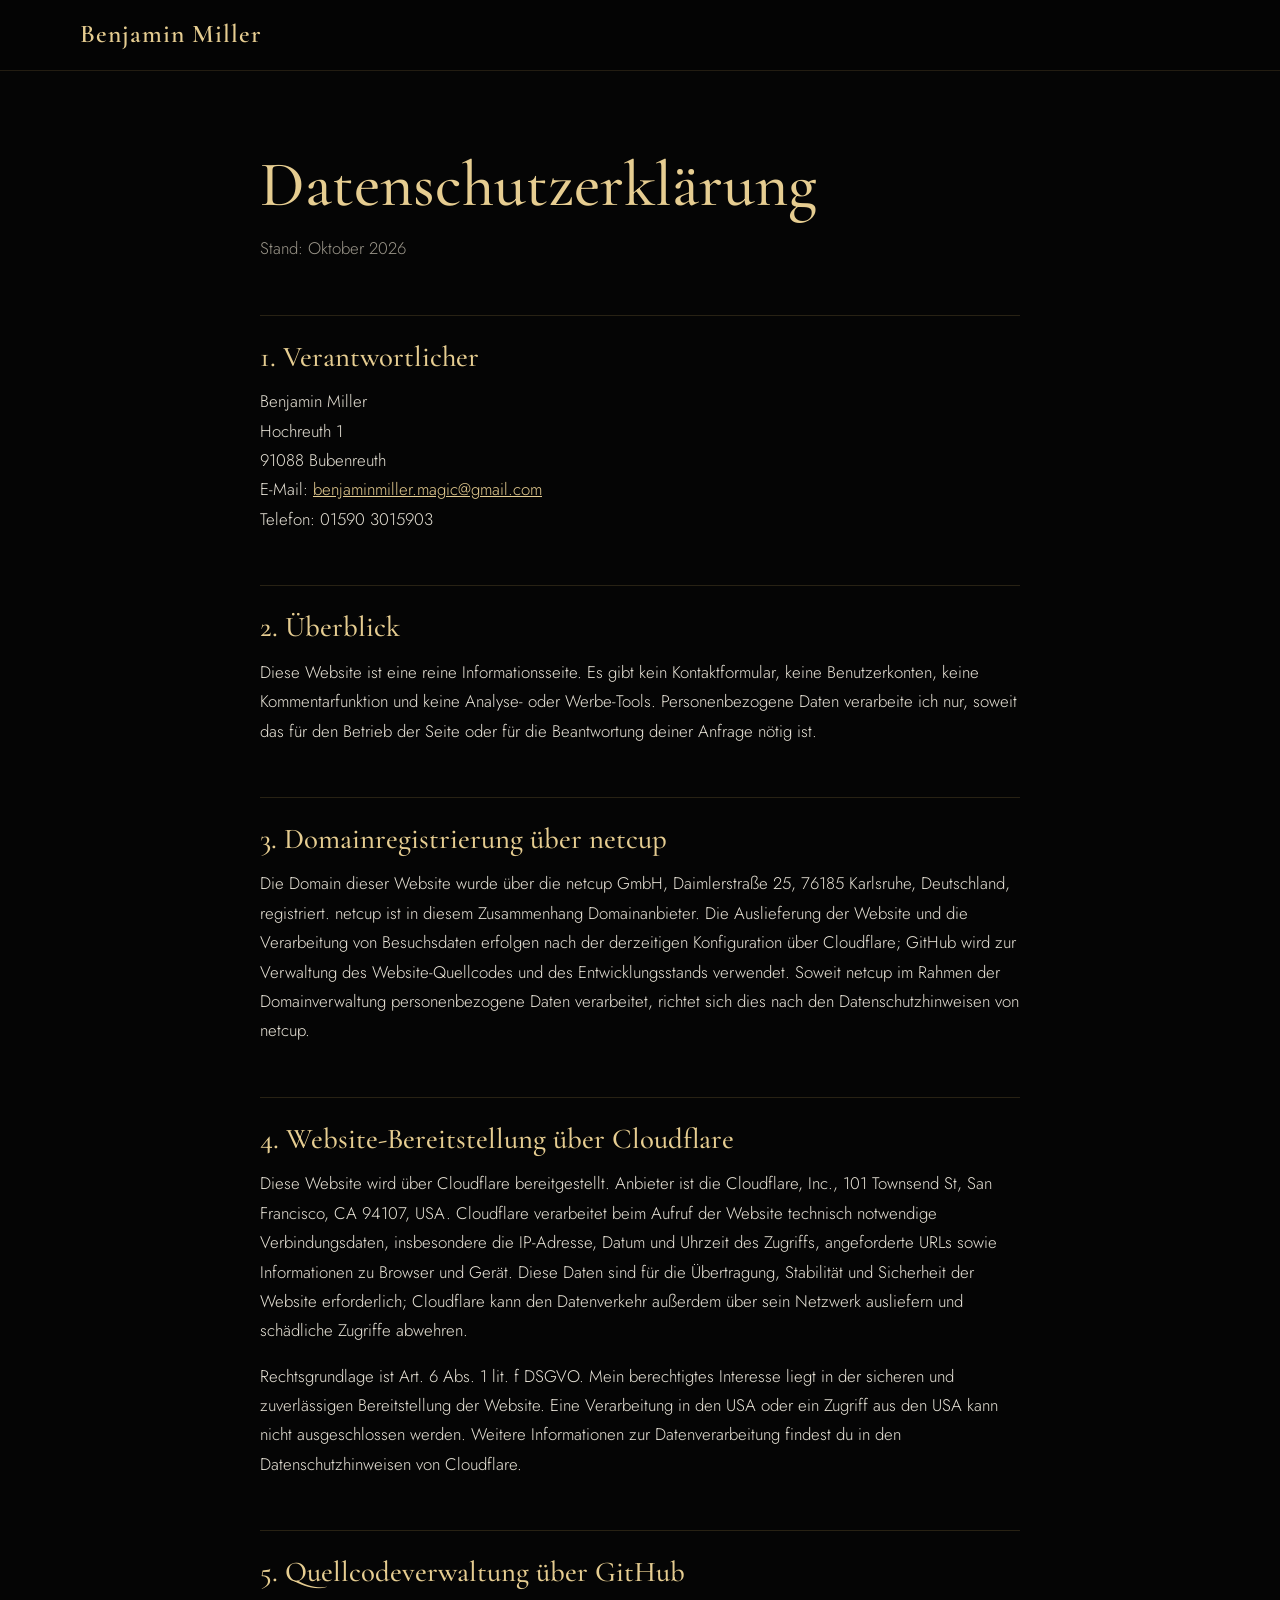
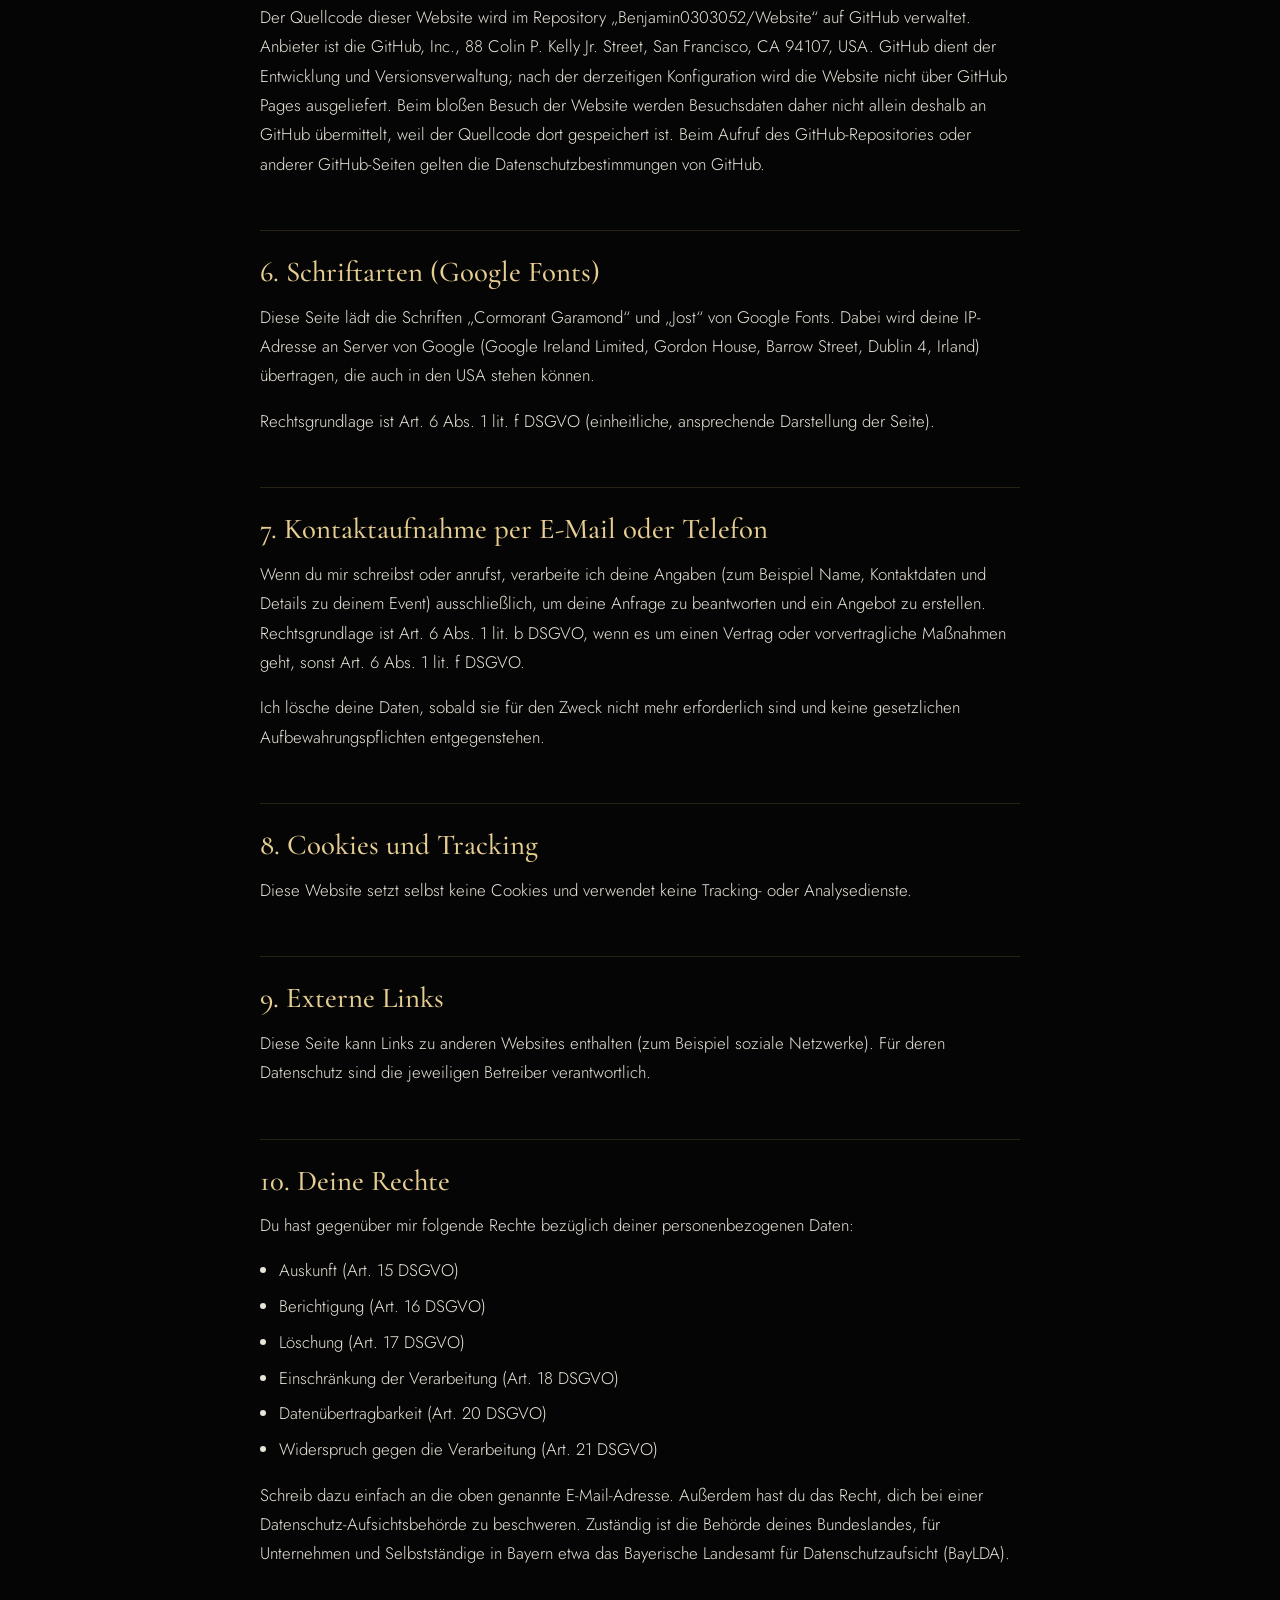
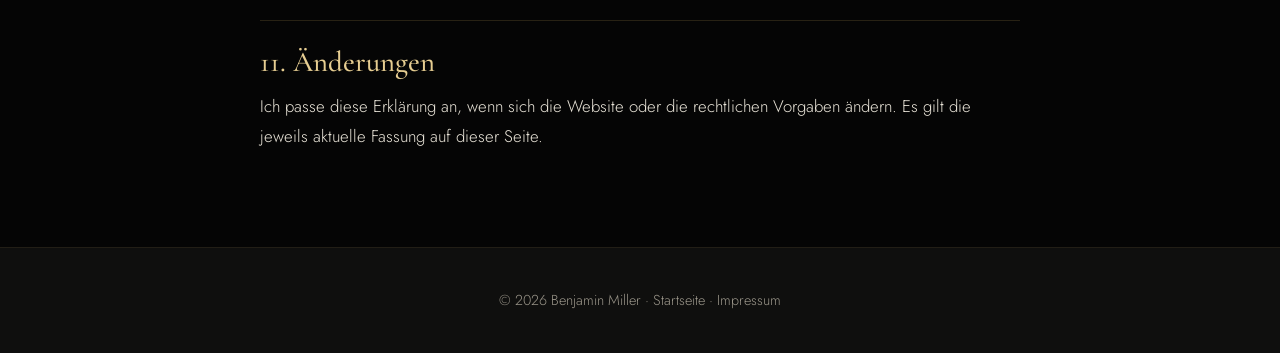
==== commit 27233721: "Update privacy policy for Netcup, Cloudflare and GitHub setup" ====
--- a/datenschutz.html
+++ b/datenschutz.html
@@ -21,23 +21,24 @@
 <p>Benjamin Miller<br>Hochreuth 1<br>91088 Bubenreuth<br>E-Mail: <a href="mailto:benjaminmiller.magic@gmail.com">benjaminmiller.magic@gmail.com</a><br>Telefon: 01590 3015903</p>
 <h2>2. Überblick</h2>
 <p>Diese Website ist eine reine Informationsseite. Es gibt kein Kontaktformular, keine Benutzerkonten, keine Kommentarfunktion und keine Analyse- oder Werbe-Tools. Personenbezogene Daten verarbeite ich nur, soweit das für den Betrieb der Seite oder für die Beantwortung deiner Anfrage nötig ist.</p>
-<h2>3. Hosting über GitHub Pages</h2>
-<p>Diese Website wird über GitHub Pages gehostet. Anbieter ist die GitHub Inc., 88 Colin P. Kelly Jr. Street, San Francisco, CA 94107, USA. Beim Aufruf der Seite verarbeitet GitHub technisch notwendige Verbindungsdaten, insbesondere deine IP-Adresse, Datum und Uhrzeit des Zugriffs, die aufgerufene Seite sowie Browser- und Geräteinformationen (Server-Logfiles). Ohne diese Verarbeitung kann die Seite nicht ausgeliefert werden.</p>
-<p>Rechtsgrundlage ist Art. 6 Abs. 1 lit. f DSGVO. Mein berechtigtes Interesse liegt in der sicheren und zuverlässigen Bereitstellung der Website. Eine Übermittlung in die USA kann stattfinden. GitHub ist unter dem EU-US Data Privacy Framework zertifiziert bzw. nutzt Standardvertragsklauseln. Weitere Informationen findest du in der Datenschutzerklärung von GitHub.</p>
-<h2>4. Content Delivery und DNS über Cloudflare</h2>
-<p>Für die Domain nutze ich die DNS-Dienste von Cloudflare (Cloudflare, Inc., 101 Townsend St, San Francisco, CA 94107, USA). Cloudflare löst die Domain auf und kann, je nach Einstellung, den Datenverkehr als Proxy ausliefern und vor Angriffen schützen. Dabei verarbeitet Cloudflare technisch notwendige Verbindungsdaten wie deine IP-Adresse.</p>
-<p>Rechtsgrundlage ist Art. 6 Abs. 1 lit. f DSGVO (sicherer und schneller Betrieb der Website). Cloudflare ist unter dem EU-US Data Privacy Framework zertifiziert.</p>
-<h2>5. Schriftarten (Google Fonts)</h2>
+<h2>3. Domainregistrierung über netcup</h2>
+<p>Die Domain dieser Website wurde über die netcup GmbH, Daimlerstraße 25, 76185 Karlsruhe, Deutschland, registriert. netcup ist in diesem Zusammenhang Domainanbieter. Die Auslieferung der Website und die Verarbeitung von Besuchsdaten erfolgen nach der derzeitigen Konfiguration über Cloudflare; GitHub wird zur Verwaltung des Website-Quellcodes und des Entwicklungsstands verwendet. Soweit netcup im Rahmen der Domainverwaltung personenbezogene Daten verarbeitet, richtet sich dies nach den Datenschutzhinweisen von netcup.</p>
+<h2>4. Website-Bereitstellung über Cloudflare</h2>
+<p>Diese Website wird über Cloudflare bereitgestellt. Anbieter ist die Cloudflare, Inc., 101 Townsend St, San Francisco, CA 94107, USA. Cloudflare verarbeitet beim Aufruf der Website technisch notwendige Verbindungsdaten, insbesondere die IP-Adresse, Datum und Uhrzeit des Zugriffs, angeforderte URLs sowie Informationen zu Browser und Gerät. Diese Daten sind für die Übertragung, Stabilität und Sicherheit der Website erforderlich; Cloudflare kann den Datenverkehr außerdem über sein Netzwerk ausliefern und schädliche Zugriffe abwehren.</p>
+<p>Rechtsgrundlage ist Art. 6 Abs. 1 lit. f DSGVO. Mein berechtigtes Interesse liegt in der sicheren und zuverlässigen Bereitstellung der Website. Eine Verarbeitung in den USA oder ein Zugriff aus den USA kann nicht ausgeschlossen werden. Weitere Informationen zur Datenverarbeitung findest du in den Datenschutzhinweisen von Cloudflare.</p>
+<h2>5. Quellcodeverwaltung über GitHub</h2>
+<p>Der Quellcode dieser Website wird im Repository „Benjamin0303052/Website“ auf GitHub verwaltet. Anbieter ist die GitHub, Inc., 88 Colin P. Kelly Jr. Street, San Francisco, CA 94107, USA. GitHub dient der Entwicklung und Versionsverwaltung; nach der derzeitigen Konfiguration wird die Website nicht über GitHub Pages ausgeliefert. Beim bloßen Besuch der Website werden Besuchsdaten daher nicht allein deshalb an GitHub übermittelt, weil der Quellcode dort gespeichert ist. Beim Aufruf des GitHub-Repositories oder anderer GitHub-Seiten gelten die Datenschutzbestimmungen von GitHub.</p>
+<h2>6. Schriftarten (Google Fonts)</h2>
 <p>Diese Seite lädt die Schriften „Cormorant Garamond“ und „Jost“ von Google Fonts. Dabei wird deine IP-Adresse an Server von Google (Google Ireland Limited, Gordon House, Barrow Street, Dublin 4, Irland) übertragen, die auch in den USA stehen können.</p>
 <p>Rechtsgrundlage ist Art. 6 Abs. 1 lit. f DSGVO (einheitliche, ansprechende Darstellung der Seite).</p>
-<h2>6. Kontaktaufnahme per E-Mail oder Telefon</h2>
+<h2>7. Kontaktaufnahme per E-Mail oder Telefon</h2>
 <p>Wenn du mir schreibst oder anrufst, verarbeite ich deine Angaben (zum Beispiel Name, Kontaktdaten und Details zu deinem Event) ausschließlich, um deine Anfrage zu beantworten und ein Angebot zu erstellen. Rechtsgrundlage ist Art. 6 Abs. 1 lit. b DSGVO, wenn es um einen Vertrag oder vorvertragliche Maßnahmen geht, sonst Art. 6 Abs. 1 lit. f DSGVO.</p>
 <p>Ich lösche deine Daten, sobald sie für den Zweck nicht mehr erforderlich sind und keine gesetzlichen Aufbewahrungspflichten entgegenstehen.</p>
-<h2>7. Cookies und Tracking</h2><p>Diese Website setzt selbst keine Cookies und verwendet keine Tracking- oder Analysedienste.</p>
-<h2>8. Externe Links</h2><p>Diese Seite kann Links zu anderen Websites enthalten (zum Beispiel soziale Netzwerke). Für deren Datenschutz sind die jeweiligen Betreiber verantwortlich.</p>
-<h2>9. Deine Rechte</h2><p>Du hast gegenüber mir folgende Rechte bezüglich deiner personenbezogenen Daten:</p><ul><li>Auskunft (Art. 15 DSGVO)</li><li>Berichtigung (Art. 16 DSGVO)</li><li>Löschung (Art. 17 DSGVO)</li><li>Einschränkung der Verarbeitung (Art. 18 DSGVO)</li><li>Datenübertragbarkeit (Art. 20 DSGVO)</li><li>Widerspruch gegen die Verarbeitung (Art. 21 DSGVO)</li></ul>
+<h2>8. Cookies und Tracking</h2><p>Diese Website setzt selbst keine Cookies und verwendet keine Tracking- oder Analysedienste.</p>
+<h2>9. Externe Links</h2><p>Diese Seite kann Links zu anderen Websites enthalten (zum Beispiel soziale Netzwerke). Für deren Datenschutz sind die jeweiligen Betreiber verantwortlich.</p>
+<h2>10. Deine Rechte</h2><p>Du hast gegenüber mir folgende Rechte bezüglich deiner personenbezogenen Daten:</p><ul><li>Auskunft (Art. 15 DSGVO)</li><li>Berichtigung (Art. 16 DSGVO)</li><li>Löschung (Art. 17 DSGVO)</li><li>Einschränkung der Verarbeitung (Art. 18 DSGVO)</li><li>Datenübertragbarkeit (Art. 20 DSGVO)</li><li>Widerspruch gegen die Verarbeitung (Art. 21 DSGVO)</li></ul>
 <p>Schreib dazu einfach an die oben genannte E-Mail-Adresse. Außerdem hast du das Recht, dich bei einer Datenschutz-Aufsichtsbehörde zu beschweren. Zuständig ist die Behörde deines Bundeslandes, für Unternehmen und Selbstständige in Bayern etwa das Bayerische Landesamt für Datenschutzaufsicht (BayLDA).</p>
-<h2>10. Änderungen</h2><p>Ich passe diese Erklärung an, wenn sich die Website oder die rechtlichen Vorgaben ändern. Es gilt die jeweils aktuelle Fassung auf dieser Seite.</p>
+<h2>11. Änderungen</h2><p>Ich passe diese Erklärung an, wenn sich die Website oder die rechtlichen Vorgaben ändern. Es gilt die jeweils aktuelle Fassung auf dieser Seite.</p>
 </div></main>
 <footer><div class="wrap">© 2026 Benjamin Miller · <a href="index.html">Startseite</a> · <a href="impressum.html">Impressum</a></div></footer>
 </body></html>
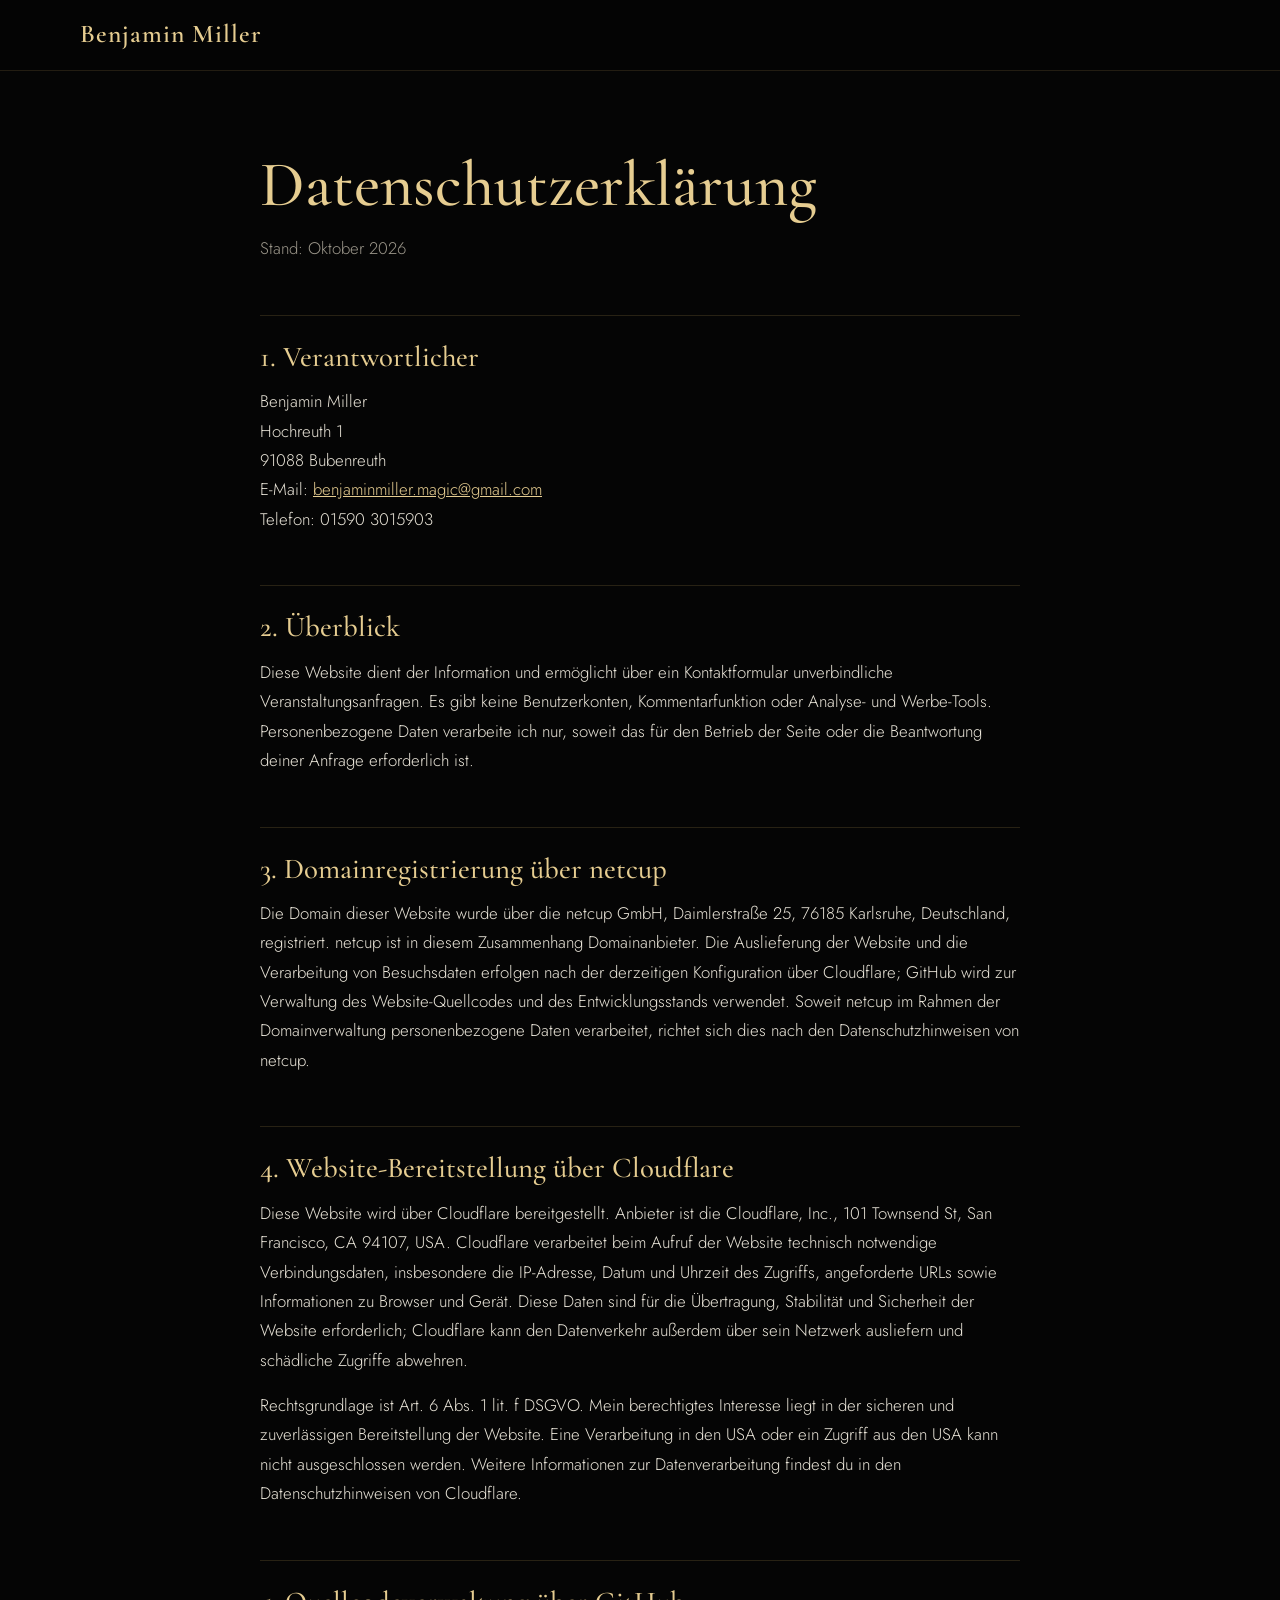
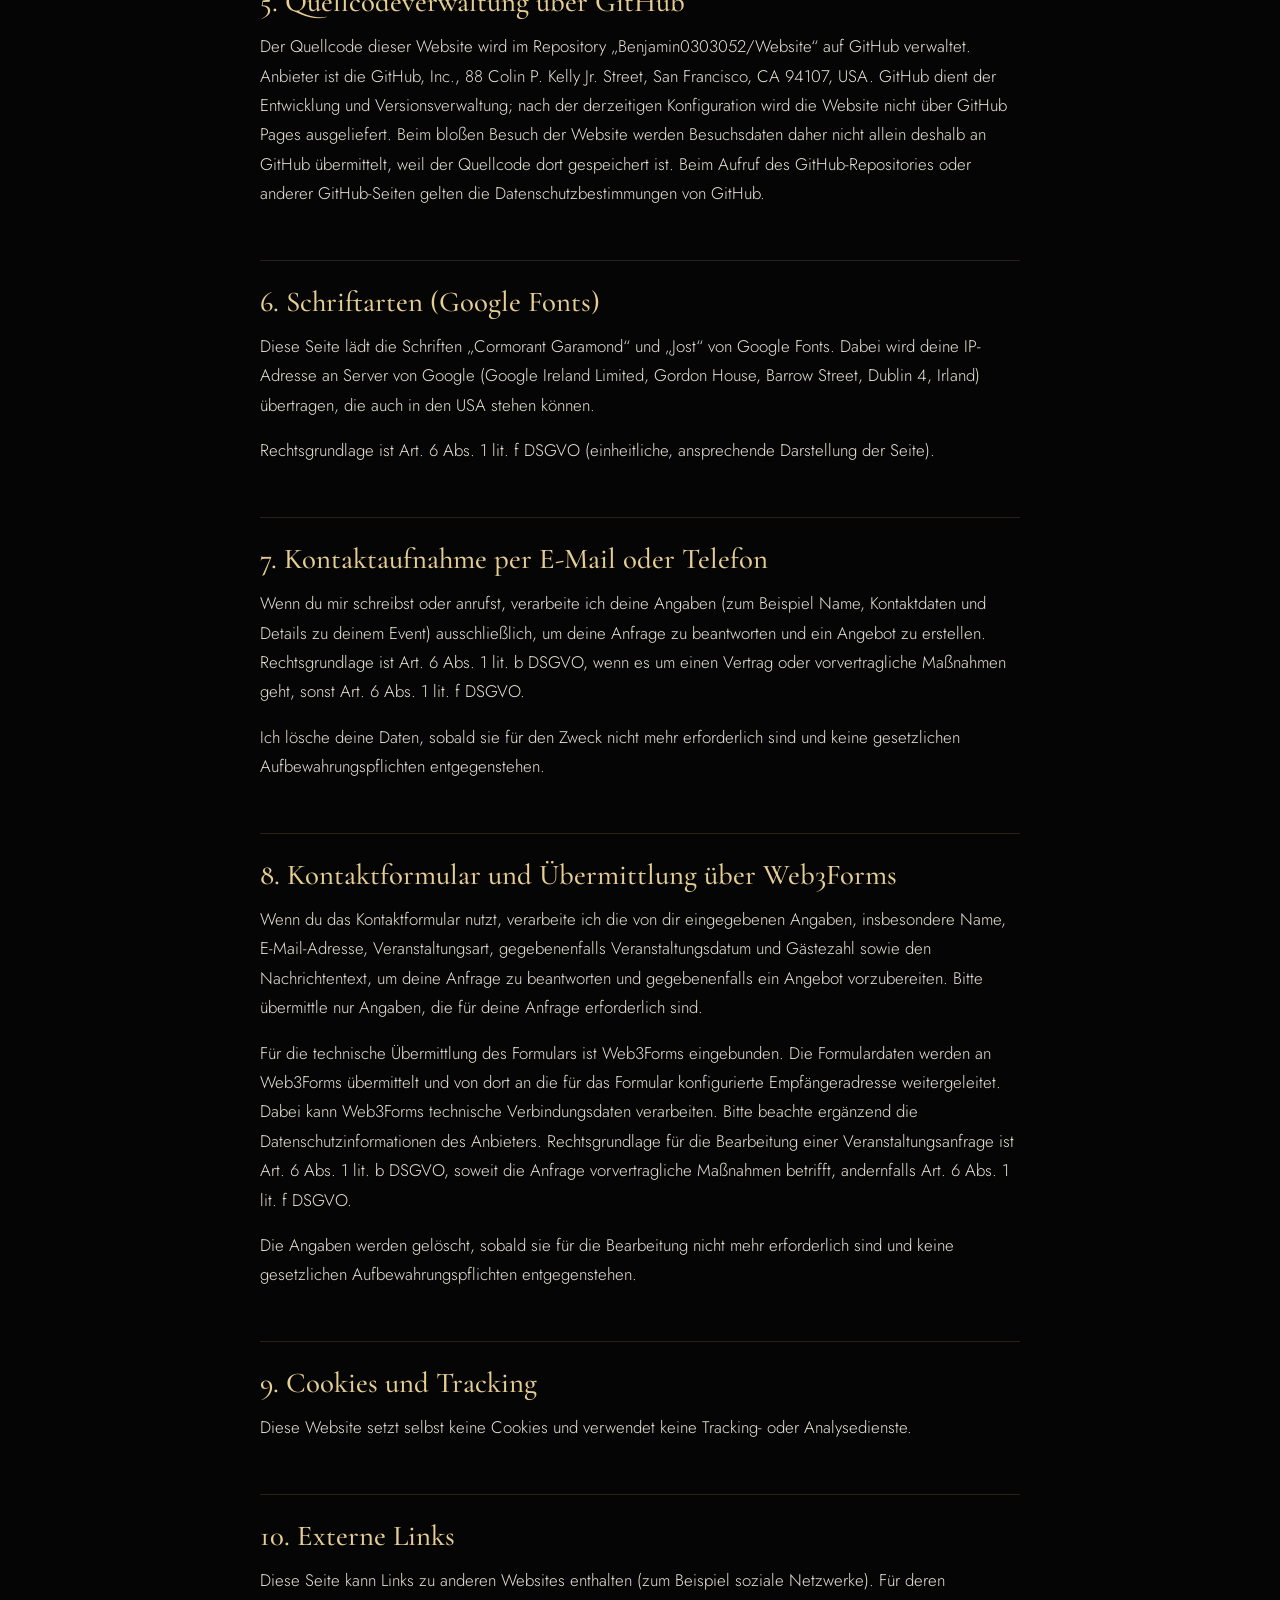
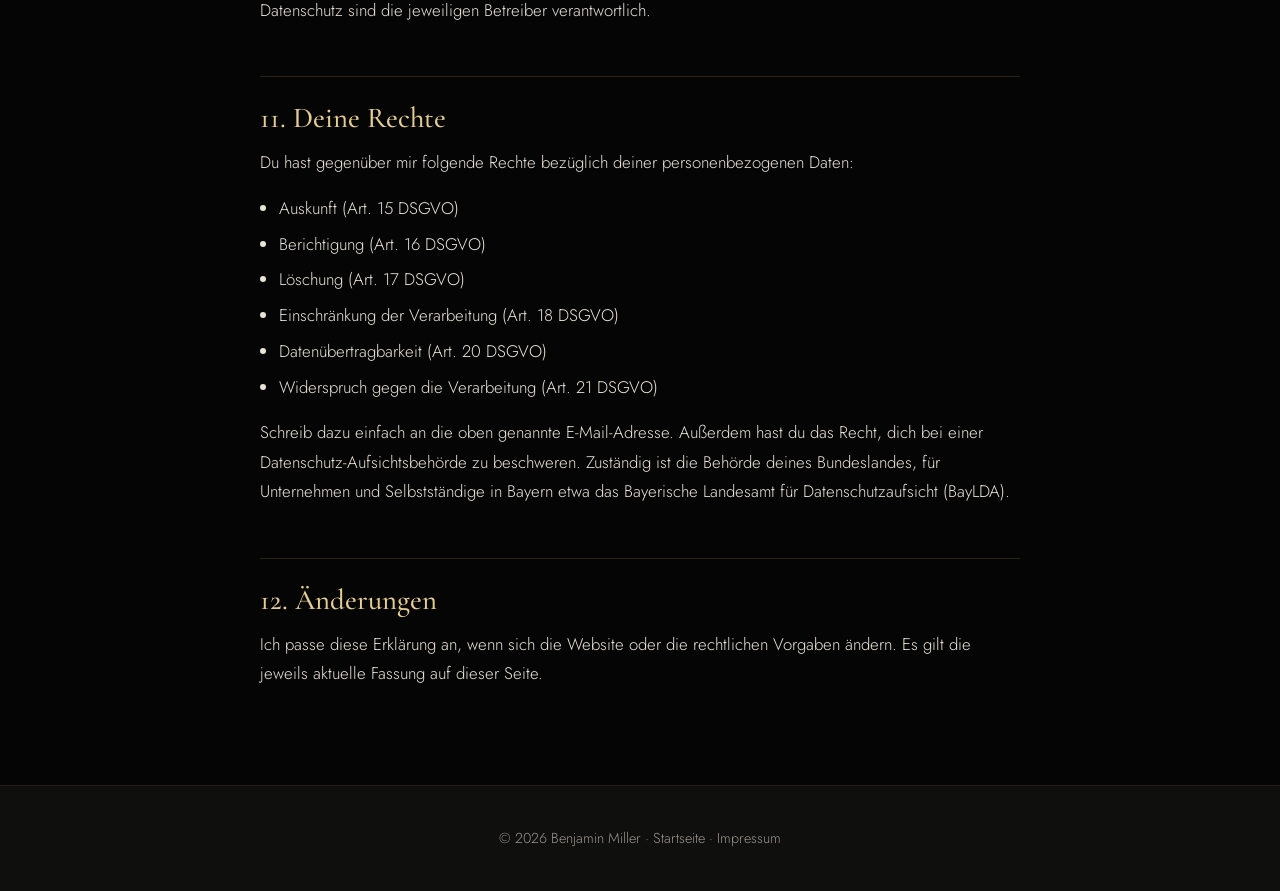
==== commit ba007e33: "Update privacy notice for contact form" ====
--- a/datenschutz.html
+++ b/datenschutz.html
@@ -20,7 +20,7 @@
 <h2>1. Verantwortlicher</h2>
 <p>Benjamin Miller<br>Hochreuth 1<br>91088 Bubenreuth<br>E-Mail: <a href="mailto:benjaminmiller.magic@gmail.com">benjaminmiller.magic@gmail.com</a><br>Telefon: 01590 3015903</p>
 <h2>2. Überblick</h2>
-<p>Diese Website ist eine reine Informationsseite. Es gibt kein Kontaktformular, keine Benutzerkonten, keine Kommentarfunktion und keine Analyse- oder Werbe-Tools. Personenbezogene Daten verarbeite ich nur, soweit das für den Betrieb der Seite oder für die Beantwortung deiner Anfrage nötig ist.</p>
+<p>Diese Website dient der Information und ermöglicht über ein Kontaktformular unverbindliche Veranstaltungsanfragen. Es gibt keine Benutzerkonten, Kommentarfunktion oder Analyse- und Werbe-Tools. Personenbezogene Daten verarbeite ich nur, soweit das für den Betrieb der Seite oder die Beantwortung deiner Anfrage erforderlich ist.</p>
 <h2>3. Domainregistrierung über netcup</h2>
 <p>Die Domain dieser Website wurde über die netcup GmbH, Daimlerstraße 25, 76185 Karlsruhe, Deutschland, registriert. netcup ist in diesem Zusammenhang Domainanbieter. Die Auslieferung der Website und die Verarbeitung von Besuchsdaten erfolgen nach der derzeitigen Konfiguration über Cloudflare; GitHub wird zur Verwaltung des Website-Quellcodes und des Entwicklungsstands verwendet. Soweit netcup im Rahmen der Domainverwaltung personenbezogene Daten verarbeitet, richtet sich dies nach den Datenschutzhinweisen von netcup.</p>
 <h2>4. Website-Bereitstellung über Cloudflare</h2>
@@ -34,11 +34,11 @@
 <h2>7. Kontaktaufnahme per E-Mail oder Telefon</h2>
 <p>Wenn du mir schreibst oder anrufst, verarbeite ich deine Angaben (zum Beispiel Name, Kontaktdaten und Details zu deinem Event) ausschließlich, um deine Anfrage zu beantworten und ein Angebot zu erstellen. Rechtsgrundlage ist Art. 6 Abs. 1 lit. b DSGVO, wenn es um einen Vertrag oder vorvertragliche Maßnahmen geht, sonst Art. 6 Abs. 1 lit. f DSGVO.</p>
 <p>Ich lösche deine Daten, sobald sie für den Zweck nicht mehr erforderlich sind und keine gesetzlichen Aufbewahrungspflichten entgegenstehen.</p>
-<h2>8. Cookies und Tracking</h2><p>Diese Website setzt selbst keine Cookies und verwendet keine Tracking- oder Analysedienste.</p>
-<h2>9. Externe Links</h2><p>Diese Seite kann Links zu anderen Websites enthalten (zum Beispiel soziale Netzwerke). Für deren Datenschutz sind die jeweiligen Betreiber verantwortlich.</p>
-<h2>10. Deine Rechte</h2><p>Du hast gegenüber mir folgende Rechte bezüglich deiner personenbezogenen Daten:</p><ul><li>Auskunft (Art. 15 DSGVO)</li><li>Berichtigung (Art. 16 DSGVO)</li><li>Löschung (Art. 17 DSGVO)</li><li>Einschränkung der Verarbeitung (Art. 18 DSGVO)</li><li>Datenübertragbarkeit (Art. 20 DSGVO)</li><li>Widerspruch gegen die Verarbeitung (Art. 21 DSGVO)</li></ul>
+<h2>8. Kontaktformular und Übermittlung über Web3Forms</h2><p>Wenn du das Kontaktformular nutzt, verarbeite ich die von dir eingegebenen Angaben, insbesondere Name, E-Mail-Adresse, Veranstaltungsart, gegebenenfalls Veranstaltungsdatum und Gästezahl sowie den Nachrichtentext, um deine Anfrage zu beantworten und gegebenenfalls ein Angebot vorzubereiten. Bitte übermittle nur Angaben, die für deine Anfrage erforderlich sind.</p><p>Für die technische Übermittlung des Formulars ist Web3Forms eingebunden. Die Formulardaten werden an Web3Forms übermittelt und von dort an die für das Formular konfigurierte Empfängeradresse weitergeleitet. Dabei kann Web3Forms technische Verbindungsdaten verarbeiten. Bitte beachte ergänzend die Datenschutzinformationen des Anbieters. Rechtsgrundlage für die Bearbeitung einer Veranstaltungsanfrage ist Art. 6 Abs. 1 lit. b DSGVO, soweit die Anfrage vorvertragliche Maßnahmen betrifft, andernfalls Art. 6 Abs. 1 lit. f DSGVO.</p><p>Die Angaben werden gelöscht, sobald sie für die Bearbeitung nicht mehr erforderlich sind und keine gesetzlichen Aufbewahrungspflichten entgegenstehen.</p><h2>9. Cookies und Tracking</h2><p>Diese Website setzt selbst keine Cookies und verwendet keine Tracking- oder Analysedienste.</p>
+<h2>10. Externe Links</h2><p>Diese Seite kann Links zu anderen Websites enthalten (zum Beispiel soziale Netzwerke). Für deren Datenschutz sind die jeweiligen Betreiber verantwortlich.</p>
+<h2>11. Deine Rechte</h2><p>Du hast gegenüber mir folgende Rechte bezüglich deiner personenbezogenen Daten:</p><ul><li>Auskunft (Art. 15 DSGVO)</li><li>Berichtigung (Art. 16 DSGVO)</li><li>Löschung (Art. 17 DSGVO)</li><li>Einschränkung der Verarbeitung (Art. 18 DSGVO)</li><li>Datenübertragbarkeit (Art. 20 DSGVO)</li><li>Widerspruch gegen die Verarbeitung (Art. 21 DSGVO)</li></ul>
 <p>Schreib dazu einfach an die oben genannte E-Mail-Adresse. Außerdem hast du das Recht, dich bei einer Datenschutz-Aufsichtsbehörde zu beschweren. Zuständig ist die Behörde deines Bundeslandes, für Unternehmen und Selbstständige in Bayern etwa das Bayerische Landesamt für Datenschutzaufsicht (BayLDA).</p>
-<h2>11. Änderungen</h2><p>Ich passe diese Erklärung an, wenn sich die Website oder die rechtlichen Vorgaben ändern. Es gilt die jeweils aktuelle Fassung auf dieser Seite.</p>
+<h2>12. Änderungen</h2><p>Ich passe diese Erklärung an, wenn sich die Website oder die rechtlichen Vorgaben ändern. Es gilt die jeweils aktuelle Fassung auf dieser Seite.</p>
 </div></main>
 <footer><div class="wrap">© 2026 Benjamin Miller · <a href="index.html">Startseite</a> · <a href="impressum.html">Impressum</a></div></footer>
 </body></html>
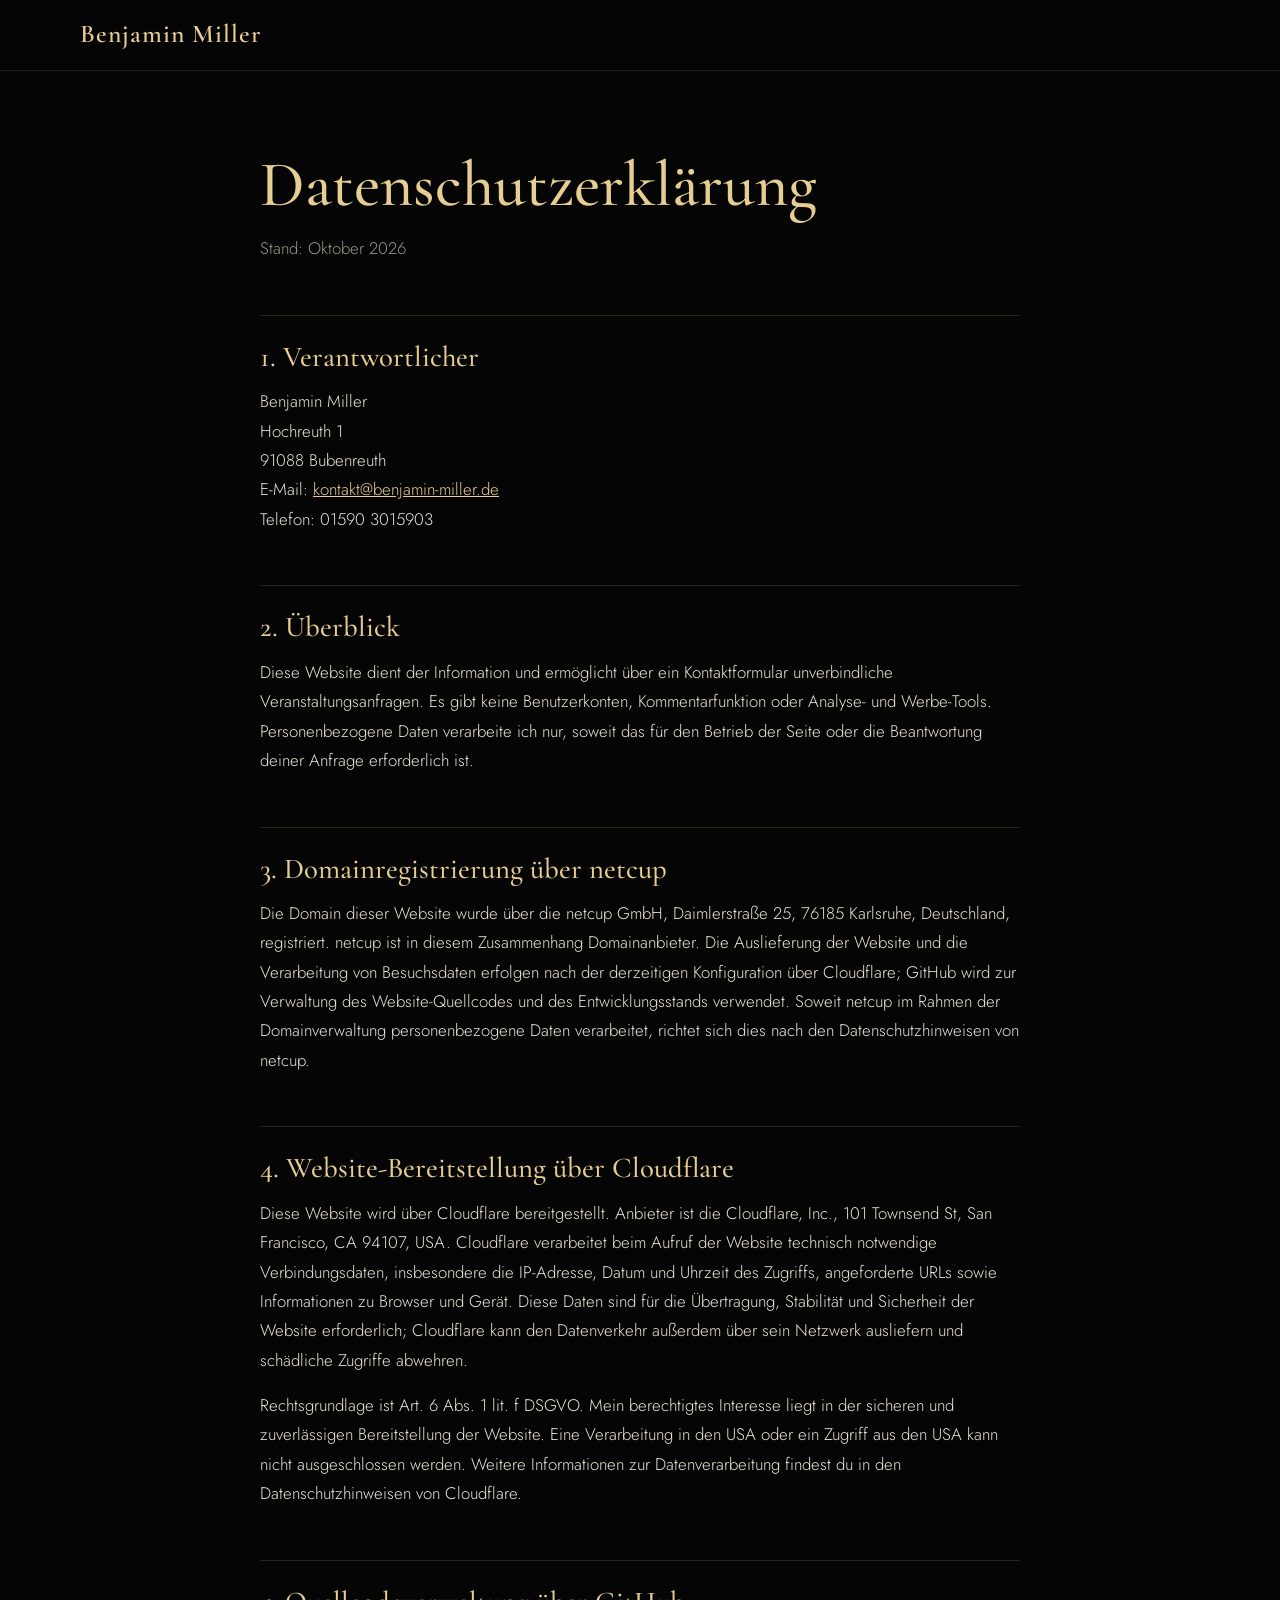
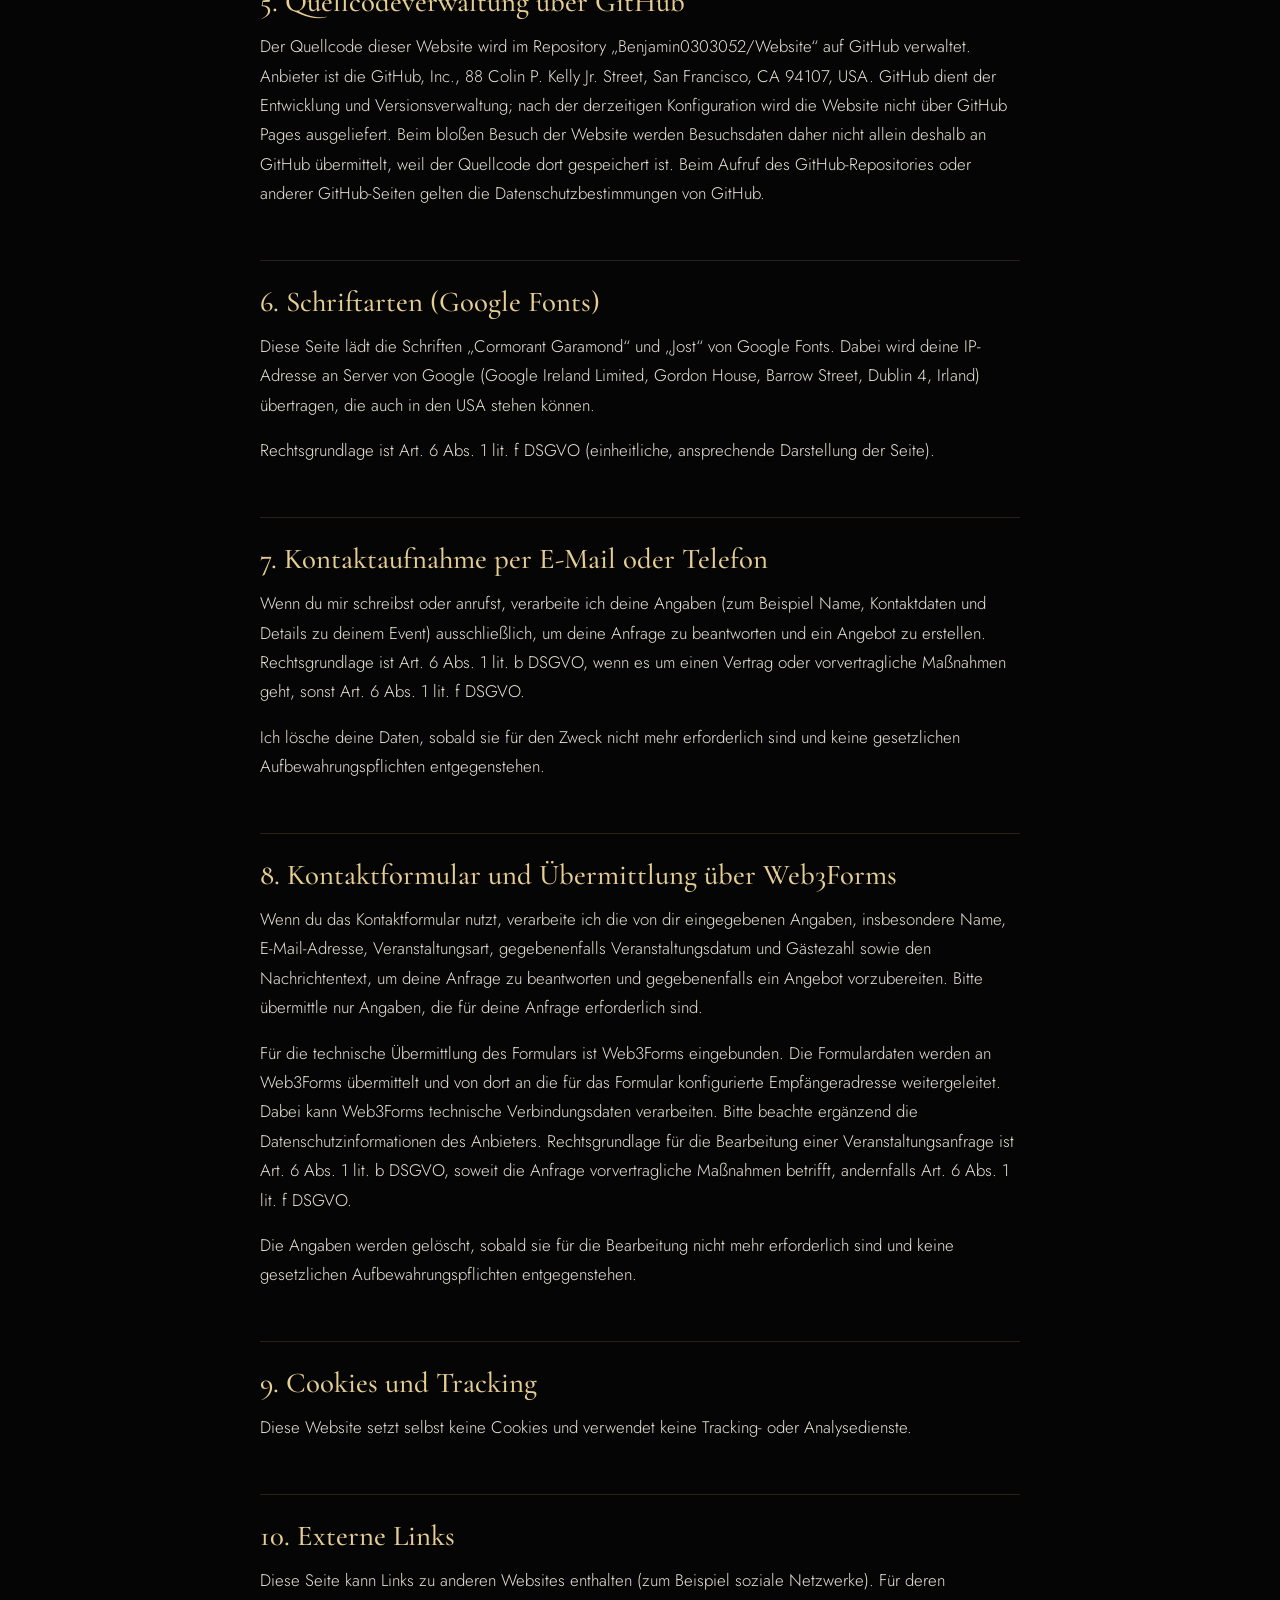
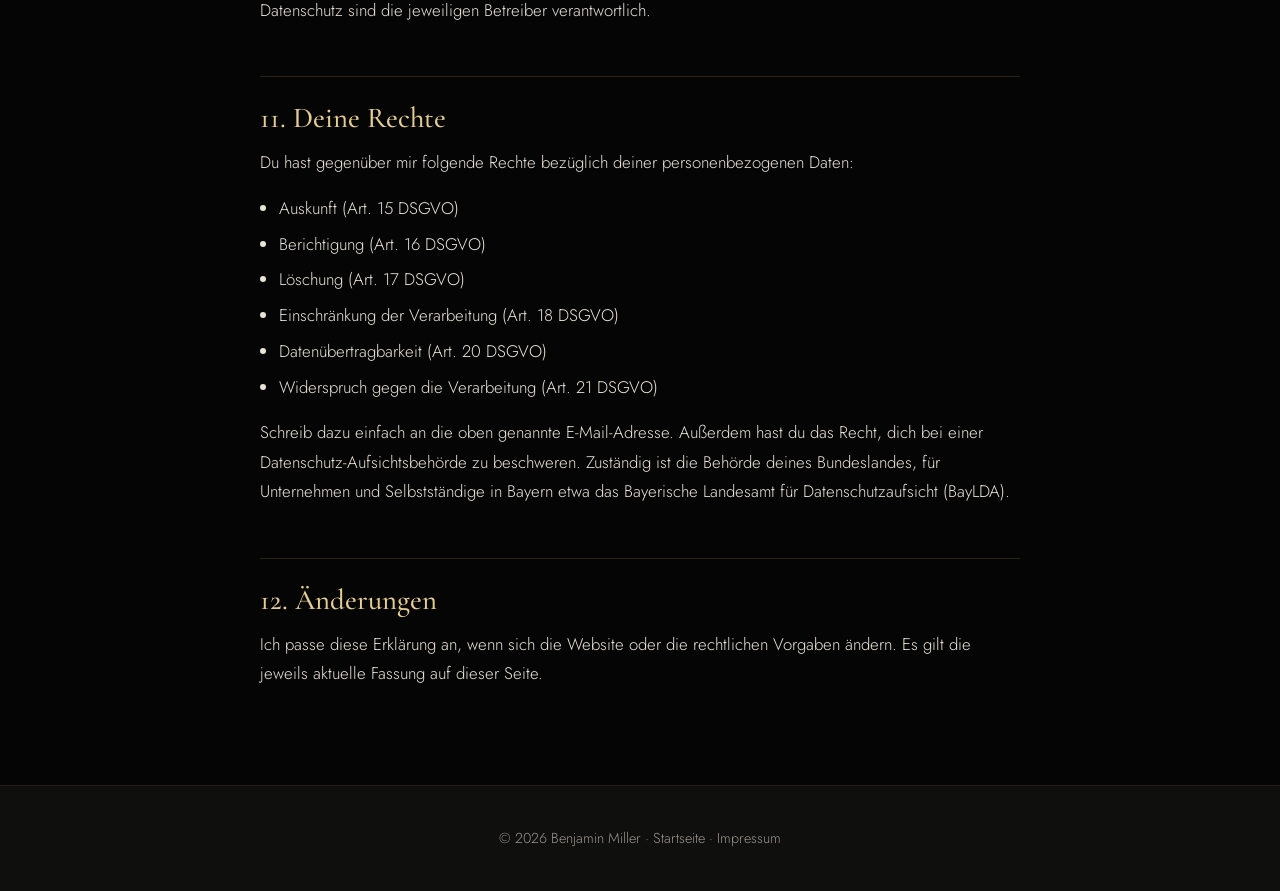
==== commit 9148015b: "Update contact email in datenschutz.html" ====
--- a/datenschutz.html
+++ b/datenschutz.html
@@ -18,7 +18,7 @@
 <main><div class="wrap">
 <h1>Datenschutzerklärung</h1><p class="muted">Stand: Oktober 2026</p>
 <h2>1. Verantwortlicher</h2>
-<p>Benjamin Miller<br>Hochreuth 1<br>91088 Bubenreuth<br>E-Mail: <a href="mailto:benjaminmiller.magic@gmail.com">benjaminmiller.magic@gmail.com</a><br>Telefon: 01590 3015903</p>
+<p>Benjamin Miller<br>Hochreuth 1<br>91088 Bubenreuth<br>E-Mail: <a href="mailto:kontakt@benjamin-miller.de">kontakt@benjamin-miller.de</a><br>Telefon: 01590 3015903</p>
 <h2>2. Überblick</h2>
 <p>Diese Website dient der Information und ermöglicht über ein Kontaktformular unverbindliche Veranstaltungsanfragen. Es gibt keine Benutzerkonten, Kommentarfunktion oder Analyse- und Werbe-Tools. Personenbezogene Daten verarbeite ich nur, soweit das für den Betrieb der Seite oder die Beantwortung deiner Anfrage erforderlich ist.</p>
 <h2>3. Domainregistrierung über netcup</h2>
@@ -41,4 +41,4 @@
 <h2>12. Änderungen</h2><p>Ich passe diese Erklärung an, wenn sich die Website oder die rechtlichen Vorgaben ändern. Es gilt die jeweils aktuelle Fassung auf dieser Seite.</p>
 </div></main>
 <footer><div class="wrap">© 2026 Benjamin Miller · <a href="index.html">Startseite</a> · <a href="impressum.html">Impressum</a></div></footer>
-</body></html>+</body></html>
